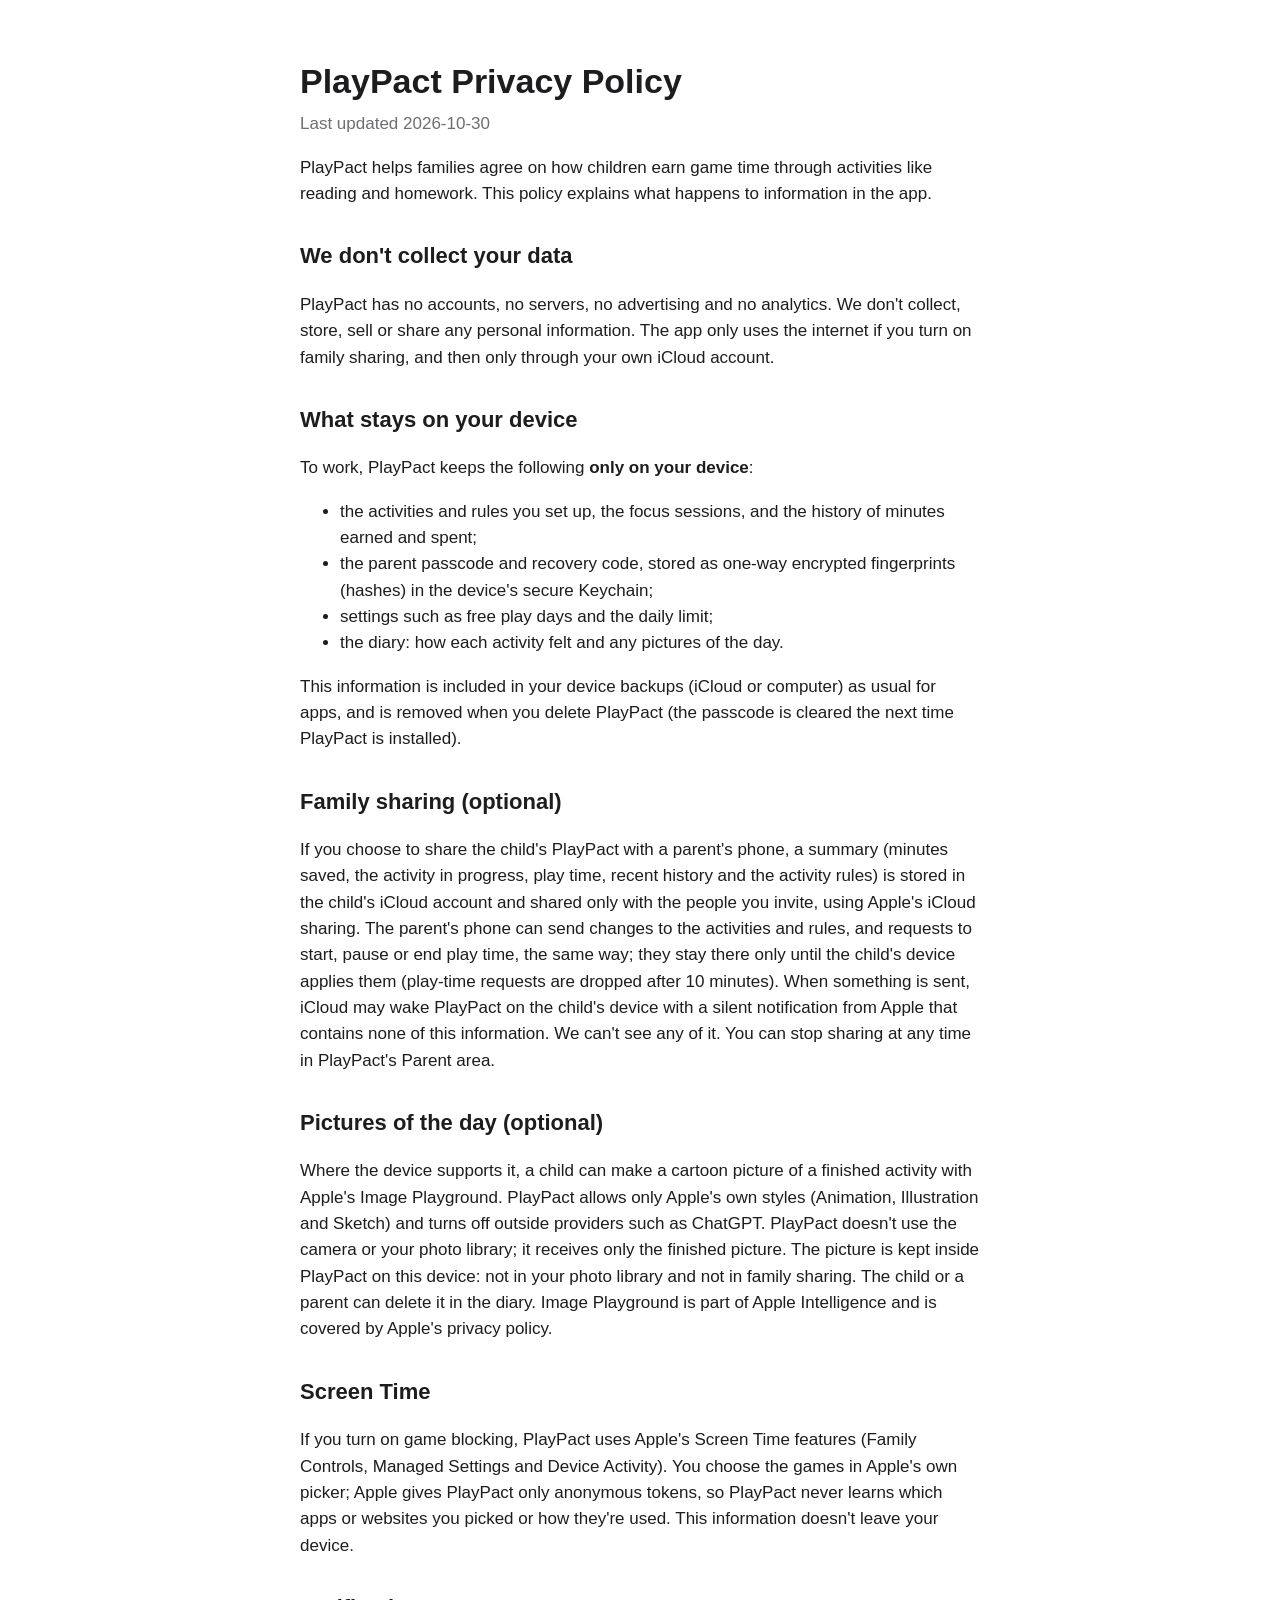
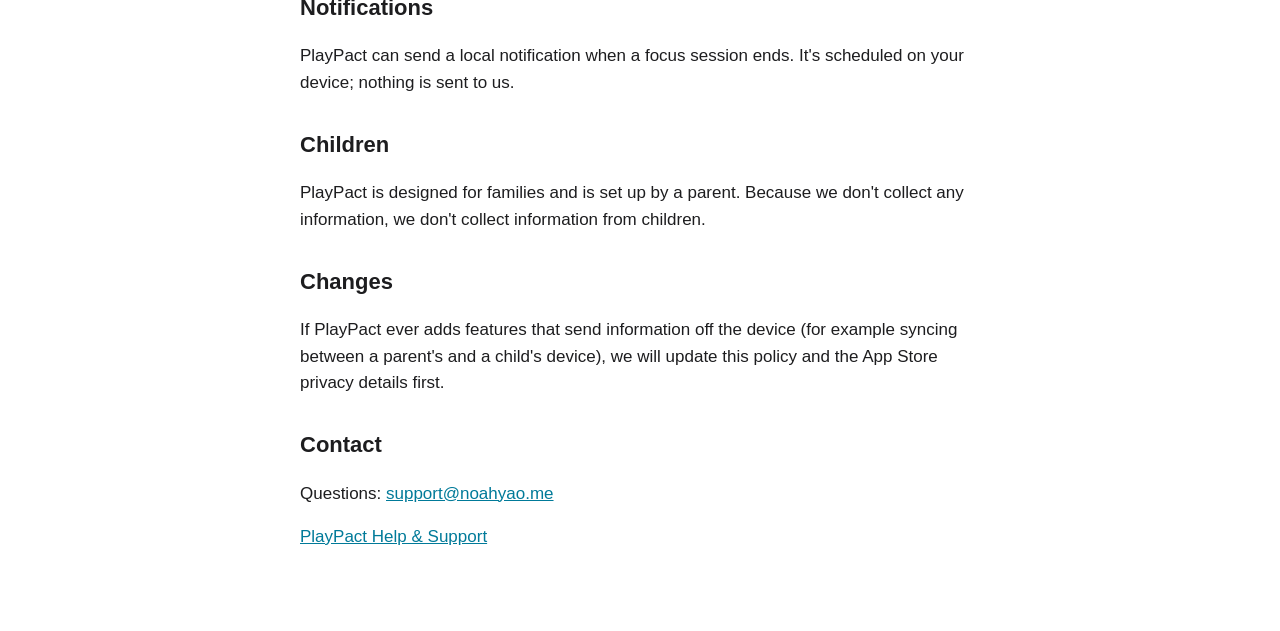
==== privacy.html @ 0b4d33c2 "Privacy: play-time requests from the parent's phone (family sync step 3) Co-Authored-By: Claude Opus" ====
<!doctype html>
<html lang="en"><head><meta charset="utf-8"><meta name="viewport" content="width=device-width, initial-scale=1">
<title>PlayPact – Privacy Policy</title><link rel="stylesheet" href="style.css"></head>
<body>
<h1>PlayPact Privacy Policy</h1><p class="tagline">Last updated 2026-10-30</p>
<p>PlayPact helps families agree on how children earn game time through activities like reading and homework. This policy explains what happens to information in the app.</p>
<h2>We don&#x27;t collect your data</h2>
<p>PlayPact has no accounts, no servers, no advertising and no analytics. We don&#x27;t collect, store, sell or share any personal information. The app only uses the internet if you turn on family sharing, and then only through your own iCloud account.</p>
<h2>What stays on your device</h2>
<p>To work, PlayPact keeps the following <b>only on your device</b>:</p>
<ul><li>the activities and rules you set up, the focus sessions, and the history of minutes earned and spent;</li><li>the parent passcode and recovery code, stored as one-way encrypted fingerprints (hashes) in the device&#x27;s secure Keychain;</li><li>settings such as free play days and the daily limit;</li><li>the diary: how each activity felt and any pictures of the day.</li></ul>
<p>This information is included in your device backups (iCloud or computer) as usual for apps, and is removed when you delete PlayPact (the passcode is cleared the next time PlayPact is installed).</p>
<h2>Family sharing (optional)</h2>
<p>If you choose to share the child&#x27;s PlayPact with a parent&#x27;s phone, a summary (minutes saved, the activity in progress, play time, recent history and the activity rules) is stored in the child&#x27;s iCloud account and shared only with the people you invite, using Apple&#x27;s iCloud sharing. The parent&#x27;s phone can send changes to the activities and rules, and requests to start, pause or end play time, the same way; they stay there only until the child&#x27;s device applies them (play-time requests are dropped after 10 minutes). When something is sent, iCloud may wake PlayPact on the child&#x27;s device with a silent notification from Apple that contains none of this information. We can&#x27;t see any of it. You can stop sharing at any time in PlayPact&#x27;s Parent area.</p>
<h2>Pictures of the day (optional)</h2>
<p>Where the device supports it, a child can make a cartoon picture of a finished activity with Apple&#x27;s Image Playground. PlayPact allows only Apple&#x27;s own styles (Animation, Illustration and Sketch) and turns off outside providers such as ChatGPT. PlayPact doesn&#x27;t use the camera or your photo library; it receives only the finished picture. The picture is kept inside PlayPact on this device: not in your photo library and not in family sharing. The child or a parent can delete it in the diary. Image Playground is part of Apple Intelligence and is covered by Apple&#x27;s privacy policy.</p>
<h2>Screen Time</h2>
<p>If you turn on game blocking, PlayPact uses Apple&#x27;s Screen Time features (Family Controls, Managed Settings and Device Activity). You choose the games in Apple&#x27;s own picker; Apple gives PlayPact only anonymous tokens, so PlayPact never learns which apps or websites you picked or how they&#x27;re used. This information doesn&#x27;t leave your device.</p>
<h2>Notifications</h2>
<p>PlayPact can send a local notification when a focus session ends. It&#x27;s scheduled on your device; nothing is sent to us.</p>
<h2>Children</h2>
<p>PlayPact is designed for families and is set up by a parent. Because we don&#x27;t collect any information, we don&#x27;t collect information from children.</p>
<h2>Changes</h2>
<p>If PlayPact ever adds features that send information off the device (for example syncing between a parent&#x27;s and a child&#x27;s device), we will update this policy and the App Store privacy details first.</p>
<h2>Contact</h2>
<p>Questions: <a href="mailto:support@noahyao.me">support@noahyao.me</a></p>
<p><a href="index.html">PlayPact Help &amp; Support</a></p>
</body></html>
---- style.css ----
body { font: 17px/1.55 -apple-system, BlinkMacSystemFont, "Helvetica Neue", sans-serif; max-width: 680px; margin: 0 auto; padding: 32px 20px 64px; color: #1d1d1f; }
h1 { font-size: 34px; margin-bottom: 4px; } h2 { font-size: 22px; margin-top: 32px; }
.tagline { color: #6e6e73; margin-top: 0; } a { color: #007a99; }
header { display: flex; align-items: center; gap: 16px; } header img { width: 72px; height: 72px; border-radius: 16px; }
@media (prefers-color-scheme: dark) { body { background: #000; color: #f5f5f7; } .tagline { color: #a1a1a6; } a { color: #33bfcc; } }
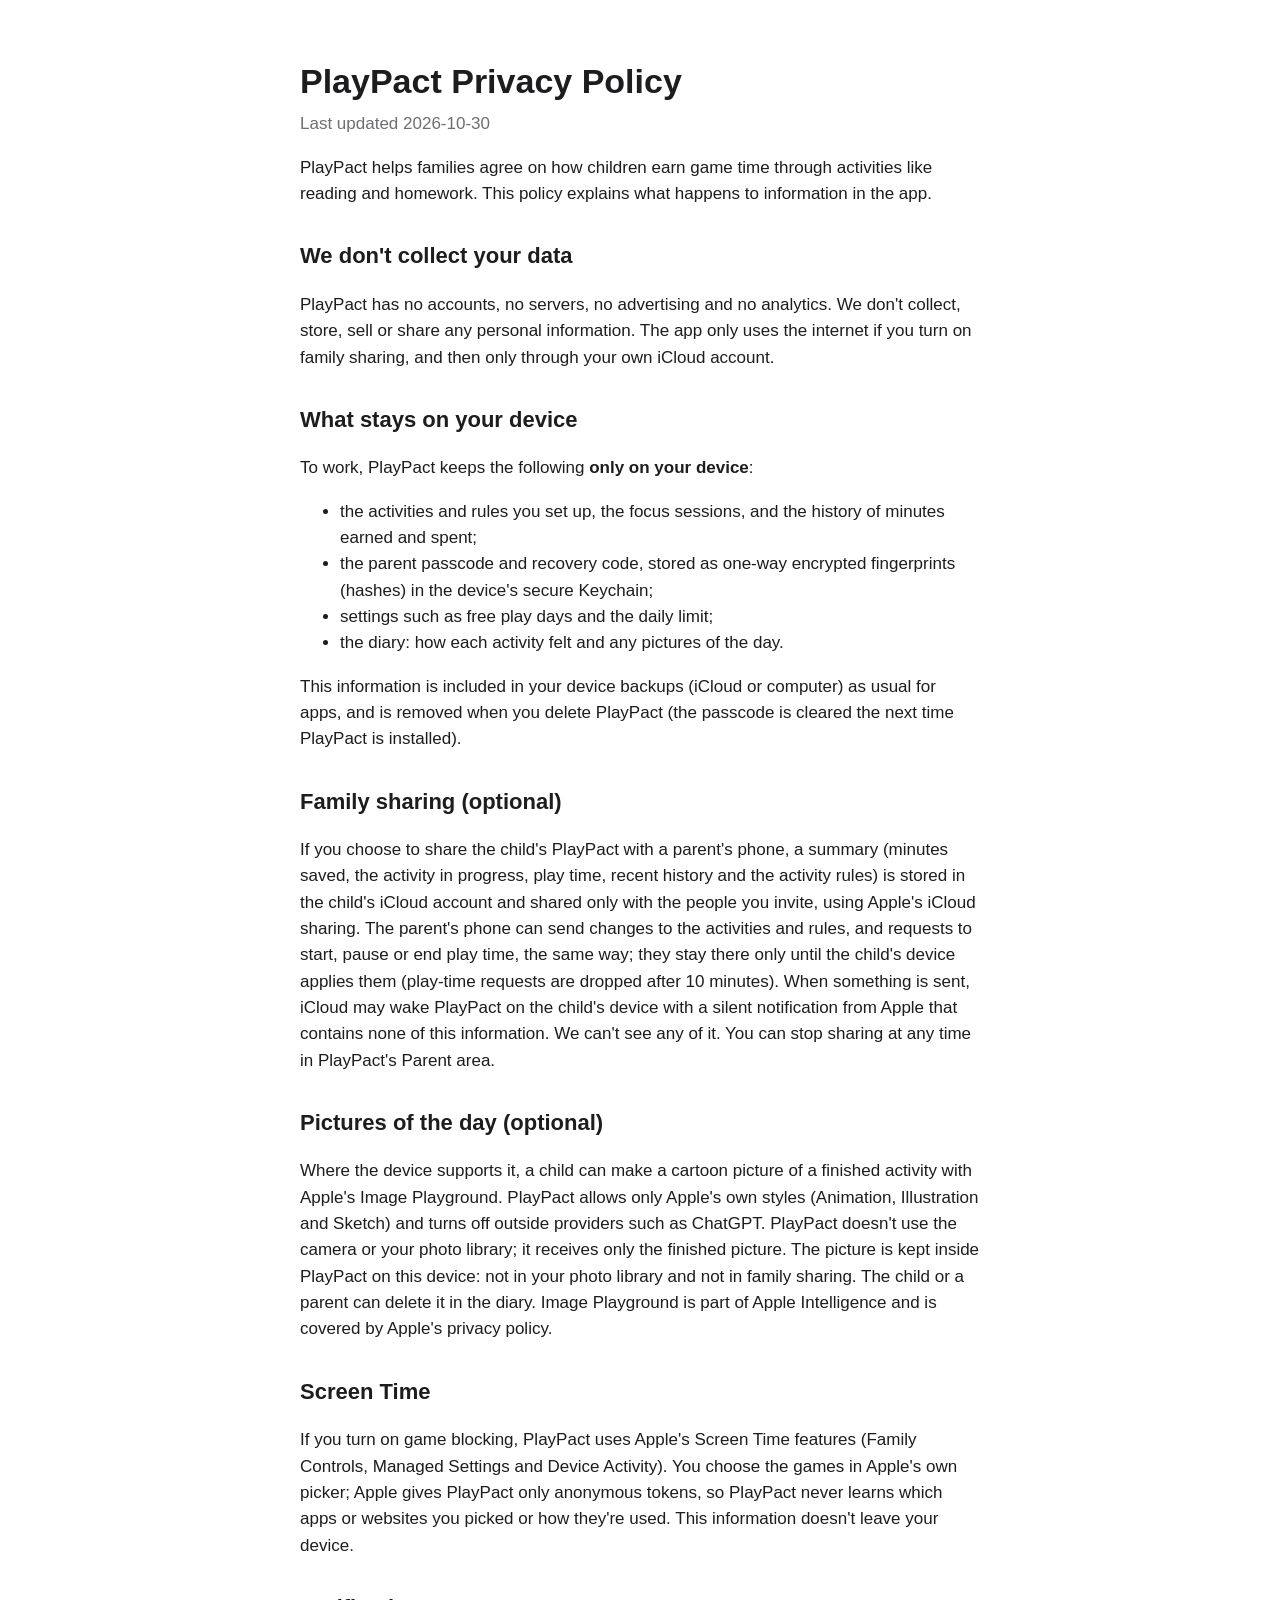
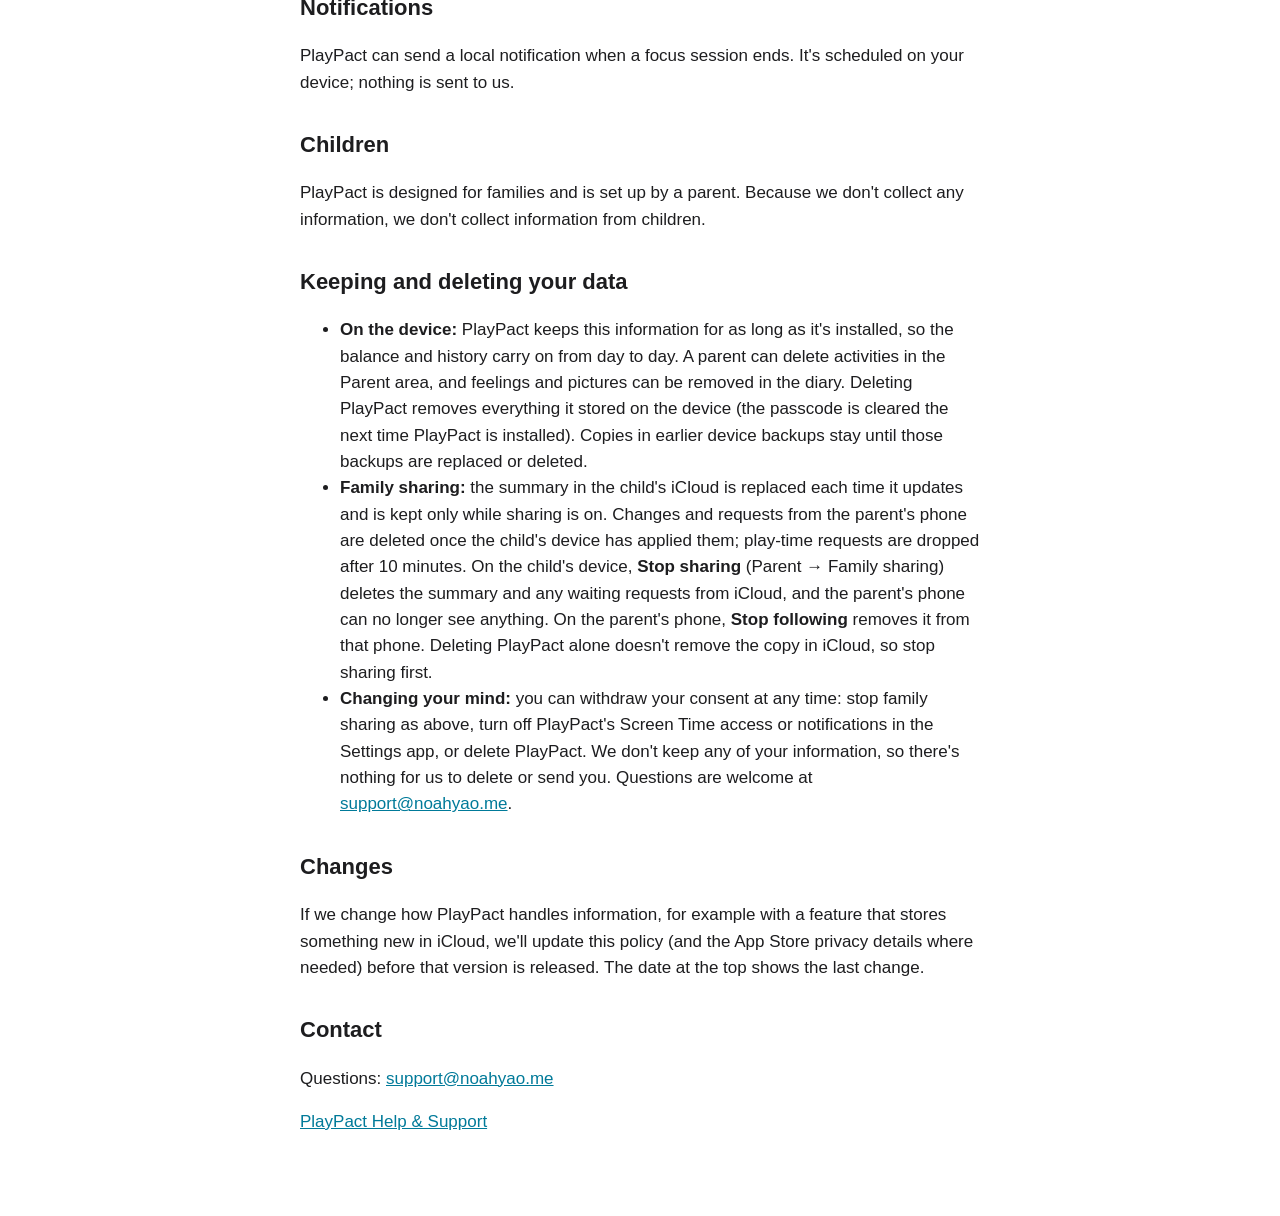
==== commit 9a5f7926: "Privacy: keeping and deleting your data; correct the Changes paragraph Co-Authored-By: Claude Opus 5" ====
--- a/privacy.html
+++ b/privacy.html
@@ -20,8 +20,10 @@
 <p>PlayPact can send a local notification when a focus session ends. It&#x27;s scheduled on your device; nothing is sent to us.</p>
 <h2>Children</h2>
 <p>PlayPact is designed for families and is set up by a parent. Because we don&#x27;t collect any information, we don&#x27;t collect information from children.</p>
+<h2>Keeping and deleting your data</h2>
+<ul><li><b>On the device:</b> PlayPact keeps this information for as long as it&#x27;s installed, so the balance and history carry on from day to day. A parent can delete activities in the Parent area, and feelings and pictures can be removed in the diary. Deleting PlayPact removes everything it stored on the device (the passcode is cleared the next time PlayPact is installed). Copies in earlier device backups stay until those backups are replaced or deleted.</li><li><b>Family sharing:</b> the summary in the child&#x27;s iCloud is replaced each time it updates and is kept only while sharing is on. Changes and requests from the parent&#x27;s phone are deleted once the child&#x27;s device has applied them; play-time requests are dropped after 10 minutes. On the child&#x27;s device, <b>Stop sharing</b> (Parent → Family sharing) deletes the summary and any waiting requests from iCloud, and the parent&#x27;s phone can no longer see anything. On the parent&#x27;s phone, <b>Stop following</b> removes it from that phone. Deleting PlayPact alone doesn&#x27;t remove the copy in iCloud, so stop sharing first.</li><li><b>Changing your mind:</b> you can withdraw your consent at any time: stop family sharing as above, turn off PlayPact&#x27;s Screen Time access or notifications in the Settings app, or delete PlayPact. We don&#x27;t keep any of your information, so there&#x27;s nothing for us to delete or send you. Questions are welcome at <a href="mailto:support@noahyao.me">support@noahyao.me</a>.</li></ul>
 <h2>Changes</h2>
-<p>If PlayPact ever adds features that send information off the device (for example syncing between a parent&#x27;s and a child&#x27;s device), we will update this policy and the App Store privacy details first.</p>
+<p>If we change how PlayPact handles information, for example with a feature that stores something new in iCloud, we&#x27;ll update this policy (and the App Store privacy details where needed) before that version is released. The date at the top shows the last change.</p>
 <h2>Contact</h2>
 <p>Questions: <a href="mailto:support@noahyao.me">support@noahyao.me</a></p>
 <p><a href="index.html">PlayPact Help &amp; Support</a></p>
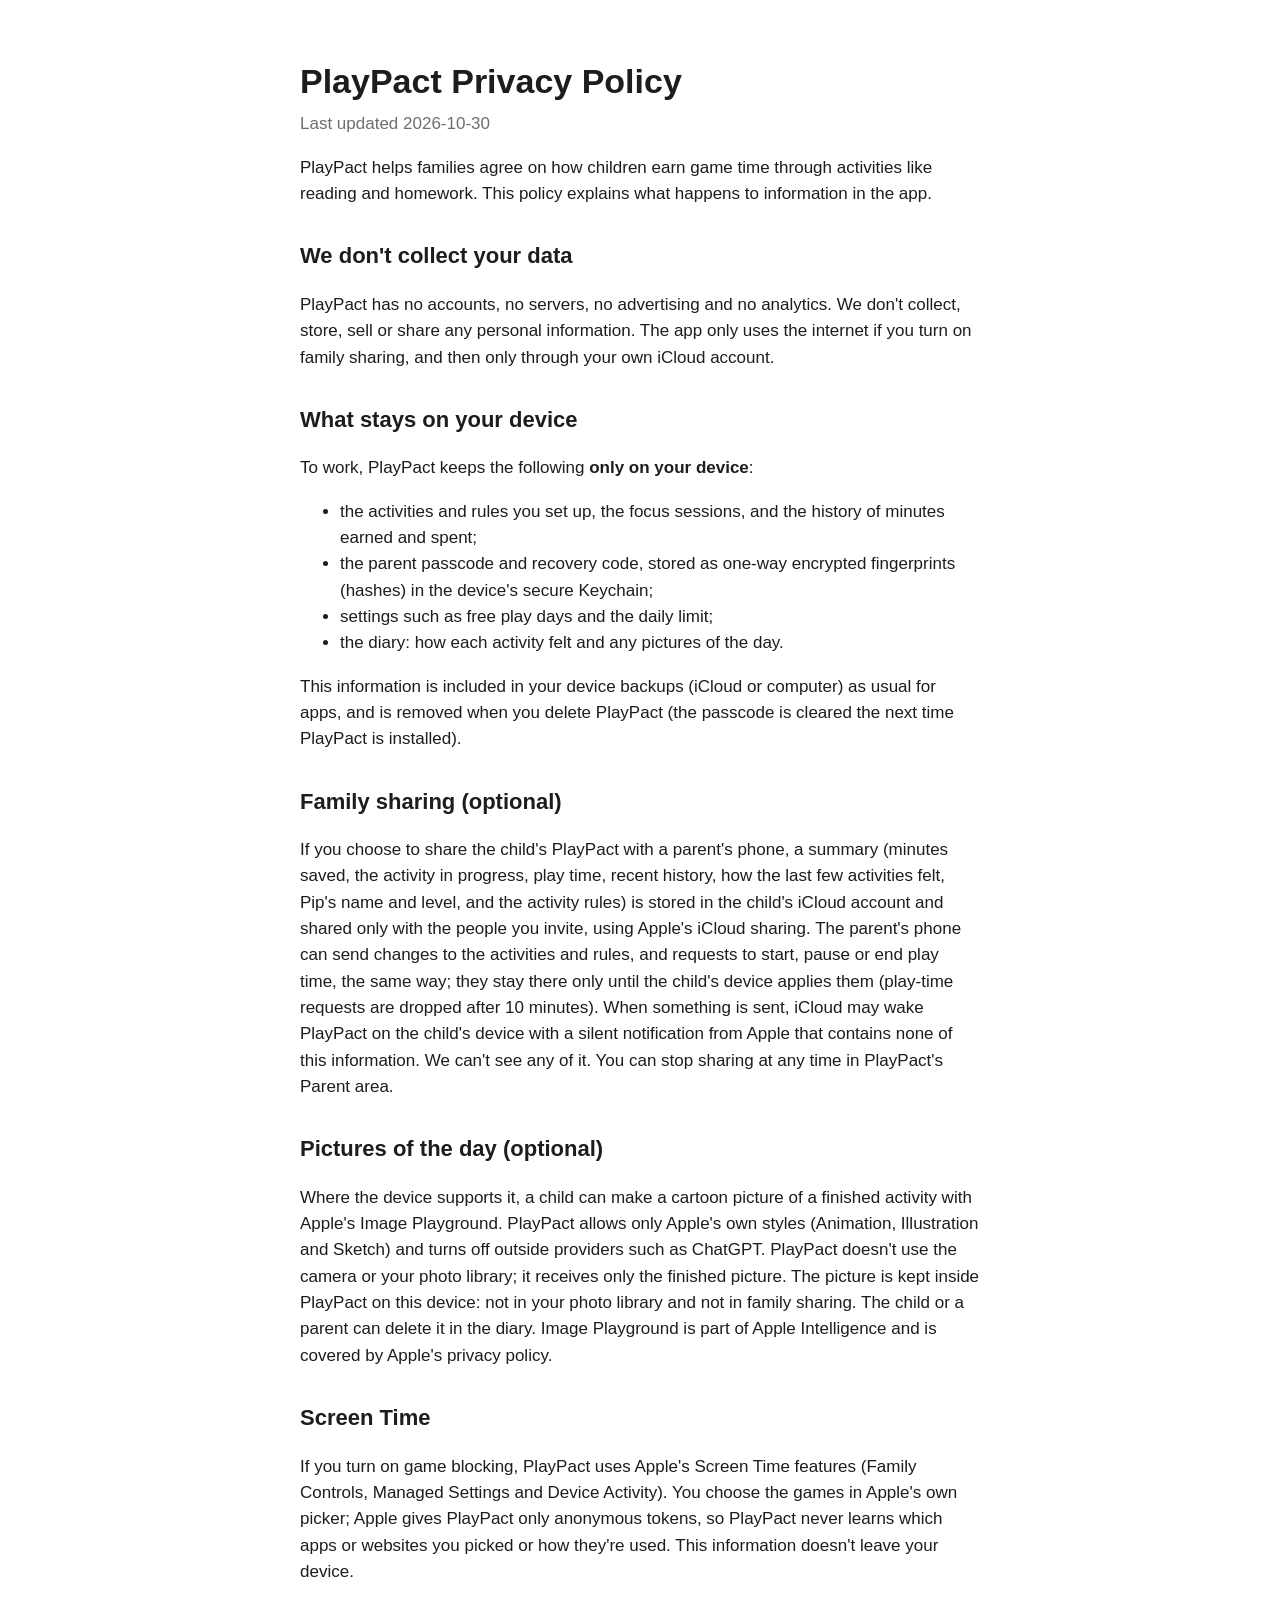
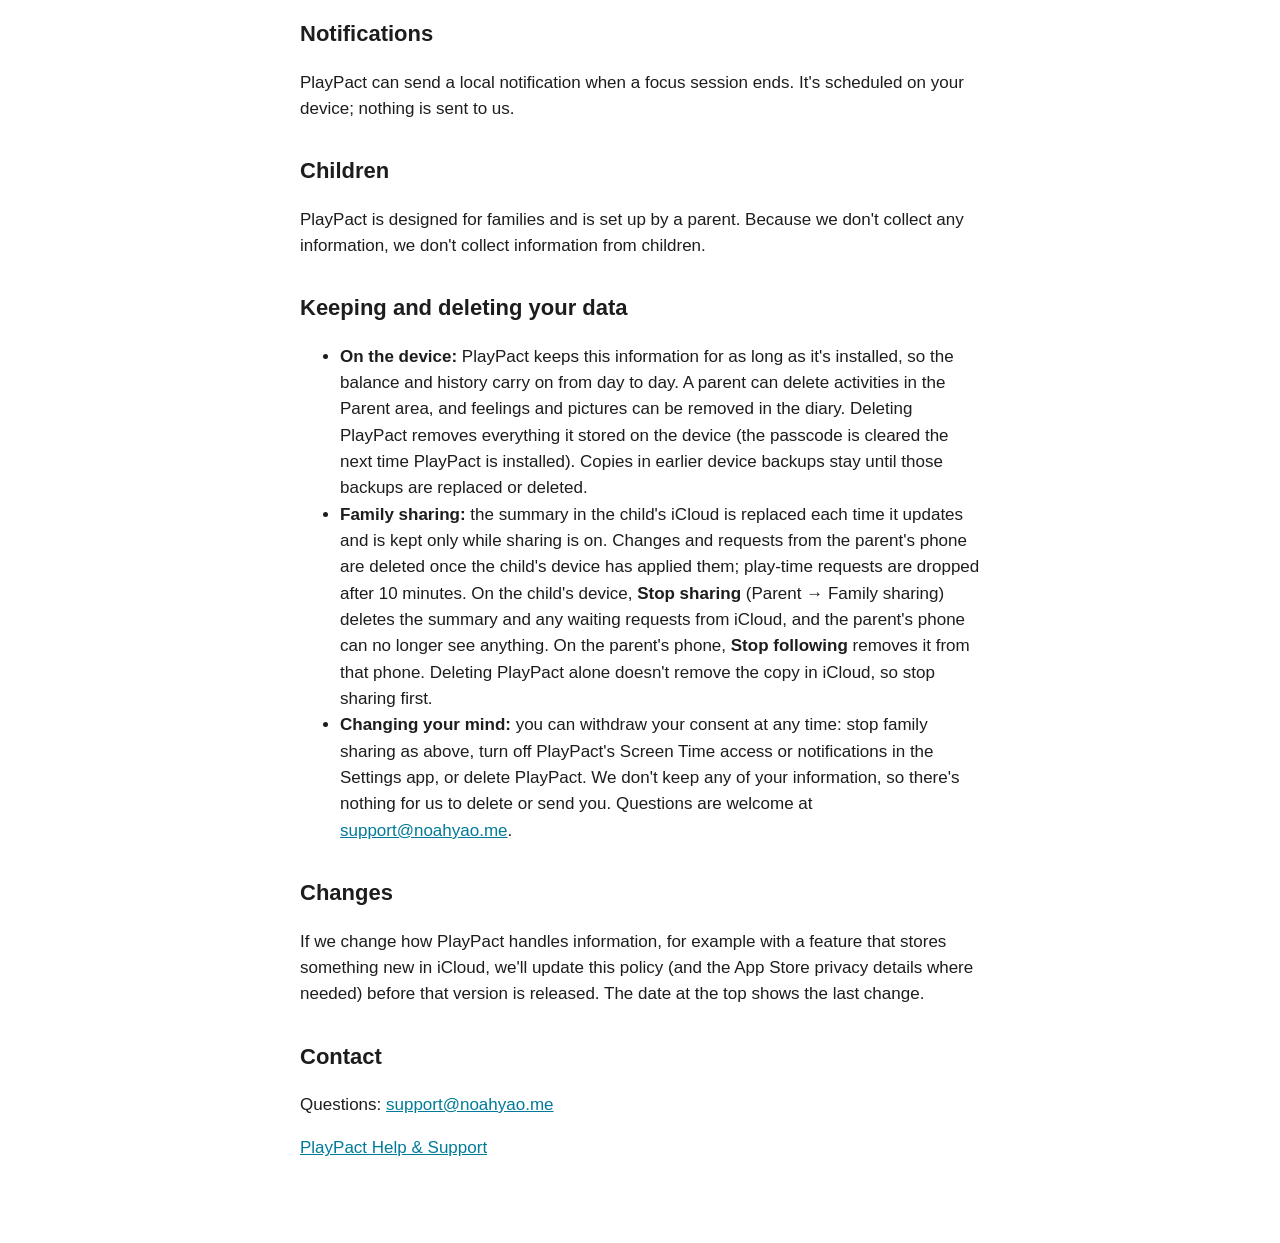
==== commit be5ab862: "Privacy: the family summary also has recent feelings and Pip's level Co-Authored-By: Claude Opus 5.5" ====
--- a/privacy.html
+++ b/privacy.html
@@ -11,7 +11,7 @@
 <ul><li>the activities and rules you set up, the focus sessions, and the history of minutes earned and spent;</li><li>the parent passcode and recovery code, stored as one-way encrypted fingerprints (hashes) in the device&#x27;s secure Keychain;</li><li>settings such as free play days and the daily limit;</li><li>the diary: how each activity felt and any pictures of the day.</li></ul>
 <p>This information is included in your device backups (iCloud or computer) as usual for apps, and is removed when you delete PlayPact (the passcode is cleared the next time PlayPact is installed).</p>
 <h2>Family sharing (optional)</h2>
-<p>If you choose to share the child&#x27;s PlayPact with a parent&#x27;s phone, a summary (minutes saved, the activity in progress, play time, recent history and the activity rules) is stored in the child&#x27;s iCloud account and shared only with the people you invite, using Apple&#x27;s iCloud sharing. The parent&#x27;s phone can send changes to the activities and rules, and requests to start, pause or end play time, the same way; they stay there only until the child&#x27;s device applies them (play-time requests are dropped after 10 minutes). When something is sent, iCloud may wake PlayPact on the child&#x27;s device with a silent notification from Apple that contains none of this information. We can&#x27;t see any of it. You can stop sharing at any time in PlayPact&#x27;s Parent area.</p>
+<p>If you choose to share the child&#x27;s PlayPact with a parent&#x27;s phone, a summary (minutes saved, the activity in progress, play time, recent history, how the last few activities felt, Pip&#x27;s name and level, and the activity rules) is stored in the child&#x27;s iCloud account and shared only with the people you invite, using Apple&#x27;s iCloud sharing. The parent&#x27;s phone can send changes to the activities and rules, and requests to start, pause or end play time, the same way; they stay there only until the child&#x27;s device applies them (play-time requests are dropped after 10 minutes). When something is sent, iCloud may wake PlayPact on the child&#x27;s device with a silent notification from Apple that contains none of this information. We can&#x27;t see any of it. You can stop sharing at any time in PlayPact&#x27;s Parent area.</p>
 <h2>Pictures of the day (optional)</h2>
 <p>Where the device supports it, a child can make a cartoon picture of a finished activity with Apple&#x27;s Image Playground. PlayPact allows only Apple&#x27;s own styles (Animation, Illustration and Sketch) and turns off outside providers such as ChatGPT. PlayPact doesn&#x27;t use the camera or your photo library; it receives only the finished picture. The picture is kept inside PlayPact on this device: not in your photo library and not in family sharing. The child or a parent can delete it in the diary. Image Playground is part of Apple Intelligence and is covered by Apple&#x27;s privacy policy.</p>
 <h2>Screen Time</h2>
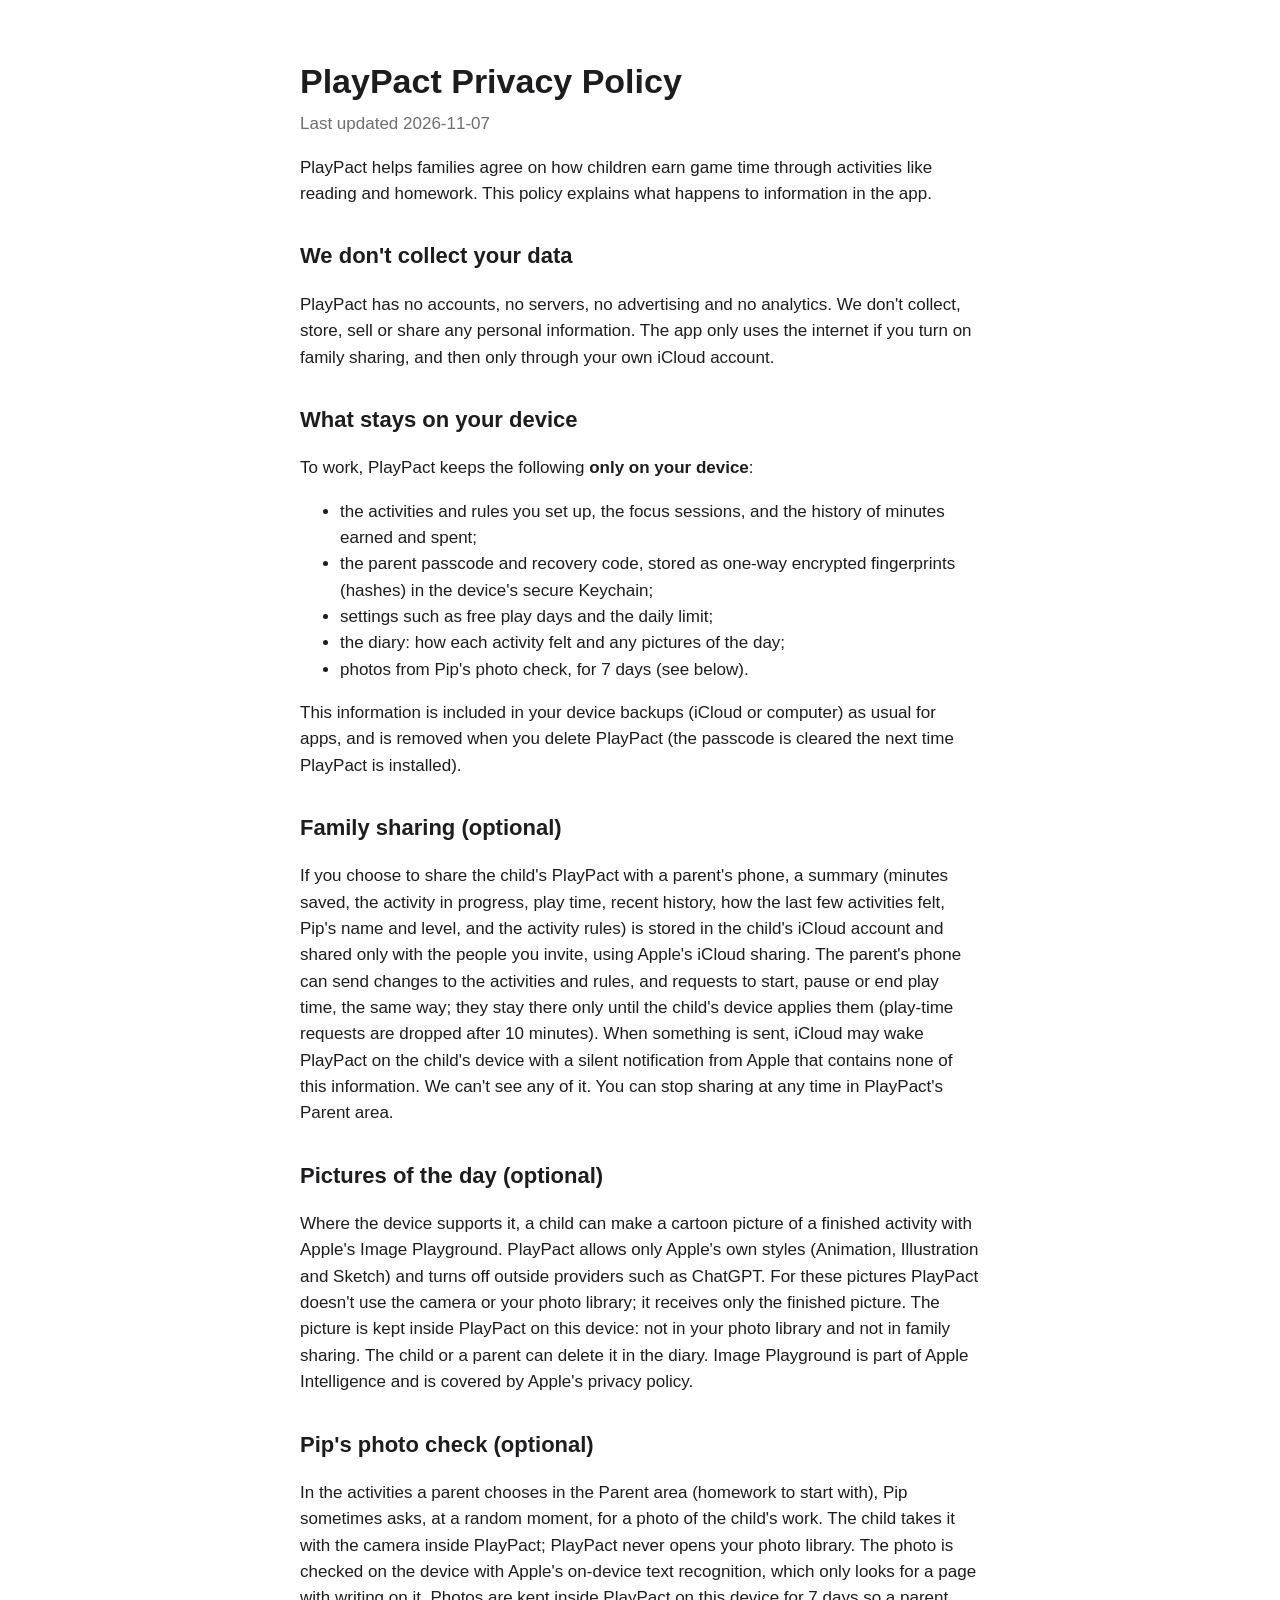
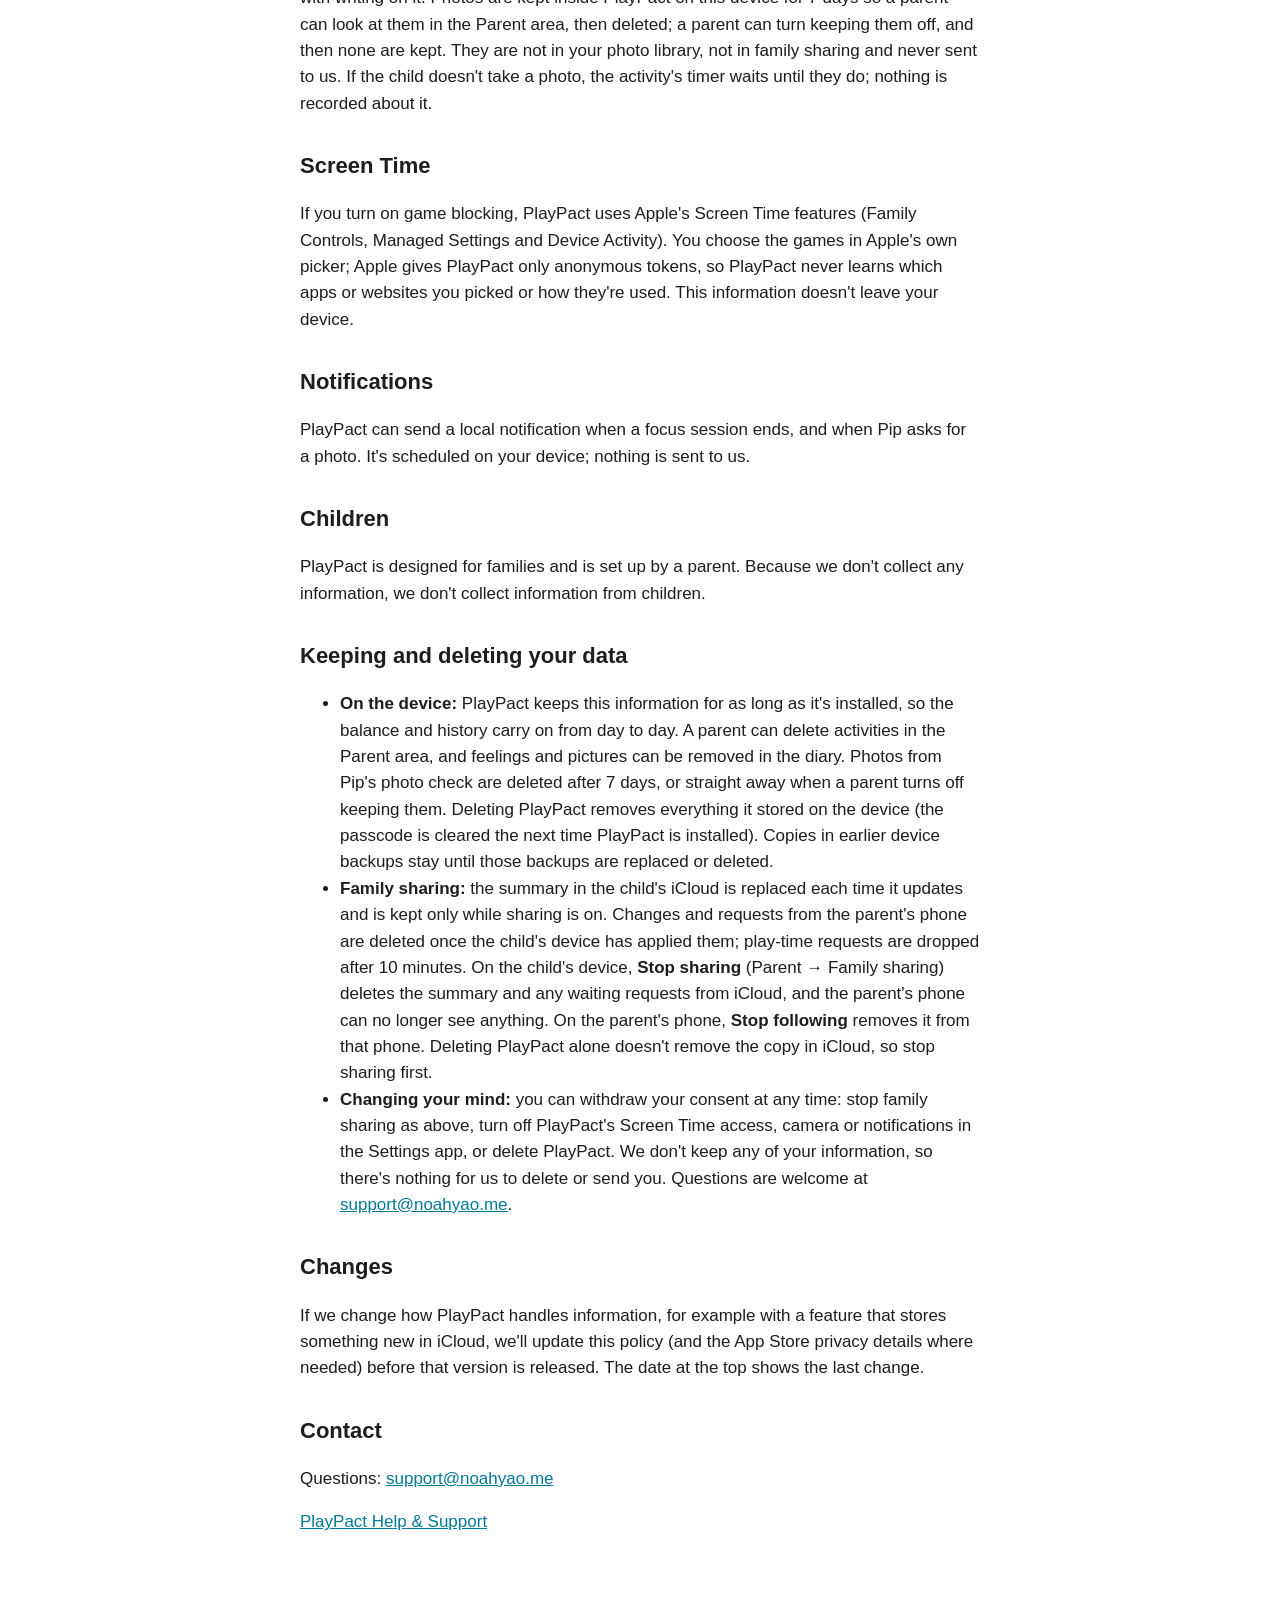
==== commit 2f031ea7: "Privacy and support: Pip's photo check (HI-65) Co-Authored-By: Claude Opus 5.5 <noreply@anthropic.co" ====
--- a/privacy.html
+++ b/privacy.html
@@ -2,26 +2,28 @@
 <html lang="en"><head><meta charset="utf-8"><meta name="viewport" content="width=device-width, initial-scale=1">
 <title>PlayPact – Privacy Policy</title><link rel="stylesheet" href="style.css"></head>
 <body>
-<h1>PlayPact Privacy Policy</h1><p class="tagline">Last updated 2026-10-30</p>
+<h1>PlayPact Privacy Policy</h1><p class="tagline">Last updated 2026-11-07</p>
 <p>PlayPact helps families agree on how children earn game time through activities like reading and homework. This policy explains what happens to information in the app.</p>
 <h2>We don&#x27;t collect your data</h2>
 <p>PlayPact has no accounts, no servers, no advertising and no analytics. We don&#x27;t collect, store, sell or share any personal information. The app only uses the internet if you turn on family sharing, and then only through your own iCloud account.</p>
 <h2>What stays on your device</h2>
 <p>To work, PlayPact keeps the following <b>only on your device</b>:</p>
-<ul><li>the activities and rules you set up, the focus sessions, and the history of minutes earned and spent;</li><li>the parent passcode and recovery code, stored as one-way encrypted fingerprints (hashes) in the device&#x27;s secure Keychain;</li><li>settings such as free play days and the daily limit;</li><li>the diary: how each activity felt and any pictures of the day.</li></ul>
+<ul><li>the activities and rules you set up, the focus sessions, and the history of minutes earned and spent;</li><li>the parent passcode and recovery code, stored as one-way encrypted fingerprints (hashes) in the device&#x27;s secure Keychain;</li><li>settings such as free play days and the daily limit;</li><li>the diary: how each activity felt and any pictures of the day;</li><li>photos from Pip&#x27;s photo check, for 7 days (see below).</li></ul>
 <p>This information is included in your device backups (iCloud or computer) as usual for apps, and is removed when you delete PlayPact (the passcode is cleared the next time PlayPact is installed).</p>
 <h2>Family sharing (optional)</h2>
 <p>If you choose to share the child&#x27;s PlayPact with a parent&#x27;s phone, a summary (minutes saved, the activity in progress, play time, recent history, how the last few activities felt, Pip&#x27;s name and level, and the activity rules) is stored in the child&#x27;s iCloud account and shared only with the people you invite, using Apple&#x27;s iCloud sharing. The parent&#x27;s phone can send changes to the activities and rules, and requests to start, pause or end play time, the same way; they stay there only until the child&#x27;s device applies them (play-time requests are dropped after 10 minutes). When something is sent, iCloud may wake PlayPact on the child&#x27;s device with a silent notification from Apple that contains none of this information. We can&#x27;t see any of it. You can stop sharing at any time in PlayPact&#x27;s Parent area.</p>
 <h2>Pictures of the day (optional)</h2>
-<p>Where the device supports it, a child can make a cartoon picture of a finished activity with Apple&#x27;s Image Playground. PlayPact allows only Apple&#x27;s own styles (Animation, Illustration and Sketch) and turns off outside providers such as ChatGPT. PlayPact doesn&#x27;t use the camera or your photo library; it receives only the finished picture. The picture is kept inside PlayPact on this device: not in your photo library and not in family sharing. The child or a parent can delete it in the diary. Image Playground is part of Apple Intelligence and is covered by Apple&#x27;s privacy policy.</p>
+<p>Where the device supports it, a child can make a cartoon picture of a finished activity with Apple&#x27;s Image Playground. PlayPact allows only Apple&#x27;s own styles (Animation, Illustration and Sketch) and turns off outside providers such as ChatGPT. For these pictures PlayPact doesn&#x27;t use the camera or your photo library; it receives only the finished picture. The picture is kept inside PlayPact on this device: not in your photo library and not in family sharing. The child or a parent can delete it in the diary. Image Playground is part of Apple Intelligence and is covered by Apple&#x27;s privacy policy.</p>
+<h2>Pip&#x27;s photo check (optional)</h2>
+<p>In the activities a parent chooses in the Parent area (homework to start with), Pip sometimes asks, at a random moment, for a photo of the child&#x27;s work. The child takes it with the camera inside PlayPact; PlayPact never opens your photo library. The photo is checked on the device with Apple&#x27;s on-device text recognition, which only looks for a page with writing on it. Photos are kept inside PlayPact on this device for 7 days so a parent can look at them in the Parent area, then deleted; a parent can turn keeping them off, and then none are kept. They are not in your photo library, not in family sharing and never sent to us. If the child doesn&#x27;t take a photo, the activity&#x27;s timer waits until they do; nothing is recorded about it.</p>
 <h2>Screen Time</h2>
 <p>If you turn on game blocking, PlayPact uses Apple&#x27;s Screen Time features (Family Controls, Managed Settings and Device Activity). You choose the games in Apple&#x27;s own picker; Apple gives PlayPact only anonymous tokens, so PlayPact never learns which apps or websites you picked or how they&#x27;re used. This information doesn&#x27;t leave your device.</p>
 <h2>Notifications</h2>
-<p>PlayPact can send a local notification when a focus session ends. It&#x27;s scheduled on your device; nothing is sent to us.</p>
+<p>PlayPact can send a local notification when a focus session ends, and when Pip asks for a photo. It&#x27;s scheduled on your device; nothing is sent to us.</p>
 <h2>Children</h2>
 <p>PlayPact is designed for families and is set up by a parent. Because we don&#x27;t collect any information, we don&#x27;t collect information from children.</p>
 <h2>Keeping and deleting your data</h2>
-<ul><li><b>On the device:</b> PlayPact keeps this information for as long as it&#x27;s installed, so the balance and history carry on from day to day. A parent can delete activities in the Parent area, and feelings and pictures can be removed in the diary. Deleting PlayPact removes everything it stored on the device (the passcode is cleared the next time PlayPact is installed). Copies in earlier device backups stay until those backups are replaced or deleted.</li><li><b>Family sharing:</b> the summary in the child&#x27;s iCloud is replaced each time it updates and is kept only while sharing is on. Changes and requests from the parent&#x27;s phone are deleted once the child&#x27;s device has applied them; play-time requests are dropped after 10 minutes. On the child&#x27;s device, <b>Stop sharing</b> (Parent → Family sharing) deletes the summary and any waiting requests from iCloud, and the parent&#x27;s phone can no longer see anything. On the parent&#x27;s phone, <b>Stop following</b> removes it from that phone. Deleting PlayPact alone doesn&#x27;t remove the copy in iCloud, so stop sharing first.</li><li><b>Changing your mind:</b> you can withdraw your consent at any time: stop family sharing as above, turn off PlayPact&#x27;s Screen Time access or notifications in the Settings app, or delete PlayPact. We don&#x27;t keep any of your information, so there&#x27;s nothing for us to delete or send you. Questions are welcome at <a href="mailto:support@noahyao.me">support@noahyao.me</a>.</li></ul>
+<ul><li><b>On the device:</b> PlayPact keeps this information for as long as it&#x27;s installed, so the balance and history carry on from day to day. A parent can delete activities in the Parent area, and feelings and pictures can be removed in the diary. Photos from Pip&#x27;s photo check are deleted after 7 days, or straight away when a parent turns off keeping them. Deleting PlayPact removes everything it stored on the device (the passcode is cleared the next time PlayPact is installed). Copies in earlier device backups stay until those backups are replaced or deleted.</li><li><b>Family sharing:</b> the summary in the child&#x27;s iCloud is replaced each time it updates and is kept only while sharing is on. Changes and requests from the parent&#x27;s phone are deleted once the child&#x27;s device has applied them; play-time requests are dropped after 10 minutes. On the child&#x27;s device, <b>Stop sharing</b> (Parent → Family sharing) deletes the summary and any waiting requests from iCloud, and the parent&#x27;s phone can no longer see anything. On the parent&#x27;s phone, <b>Stop following</b> removes it from that phone. Deleting PlayPact alone doesn&#x27;t remove the copy in iCloud, so stop sharing first.</li><li><b>Changing your mind:</b> you can withdraw your consent at any time: stop family sharing as above, turn off PlayPact&#x27;s Screen Time access, camera or notifications in the Settings app, or delete PlayPact. We don&#x27;t keep any of your information, so there&#x27;s nothing for us to delete or send you. Questions are welcome at <a href="mailto:support@noahyao.me">support@noahyao.me</a>.</li></ul>
 <h2>Changes</h2>
 <p>If we change how PlayPact handles information, for example with a feature that stores something new in iCloud, we&#x27;ll update this policy (and the App Store privacy details where needed) before that version is released. The date at the top shows the last change.</p>
 <h2>Contact</h2>
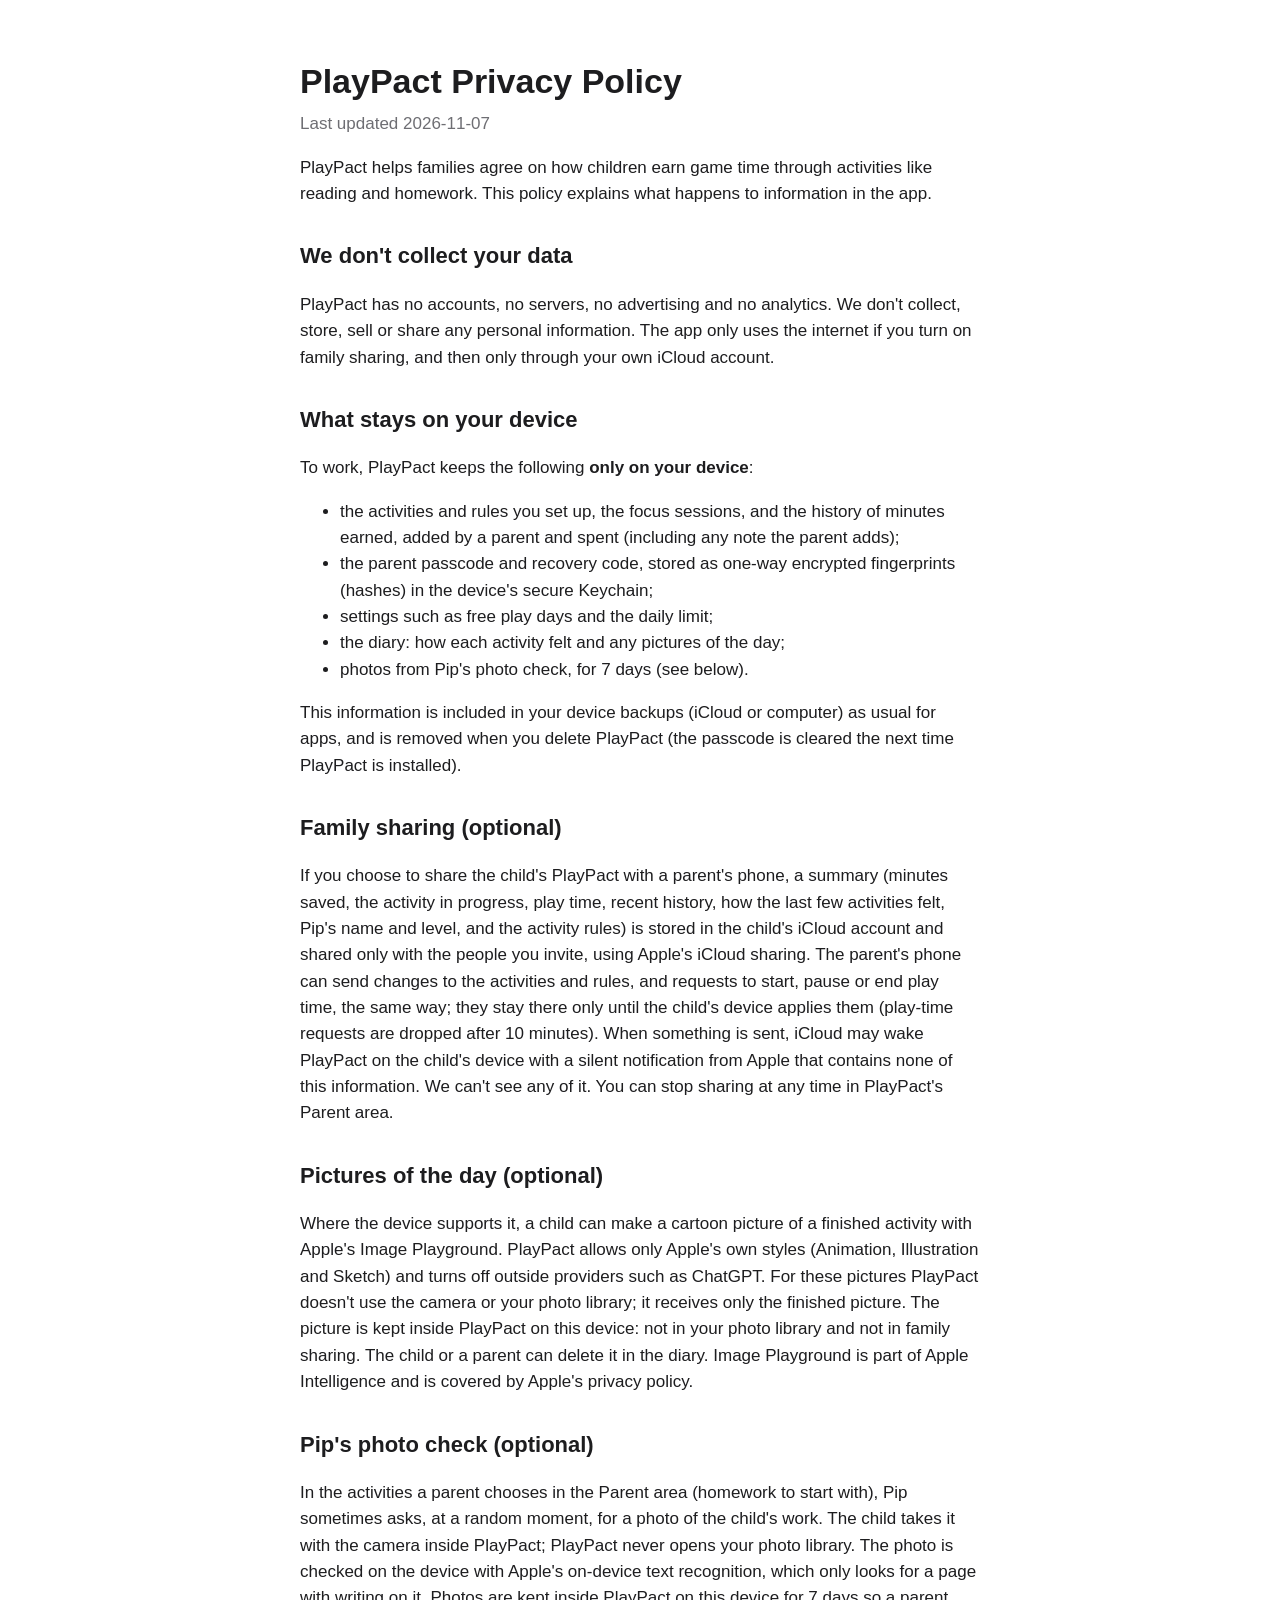
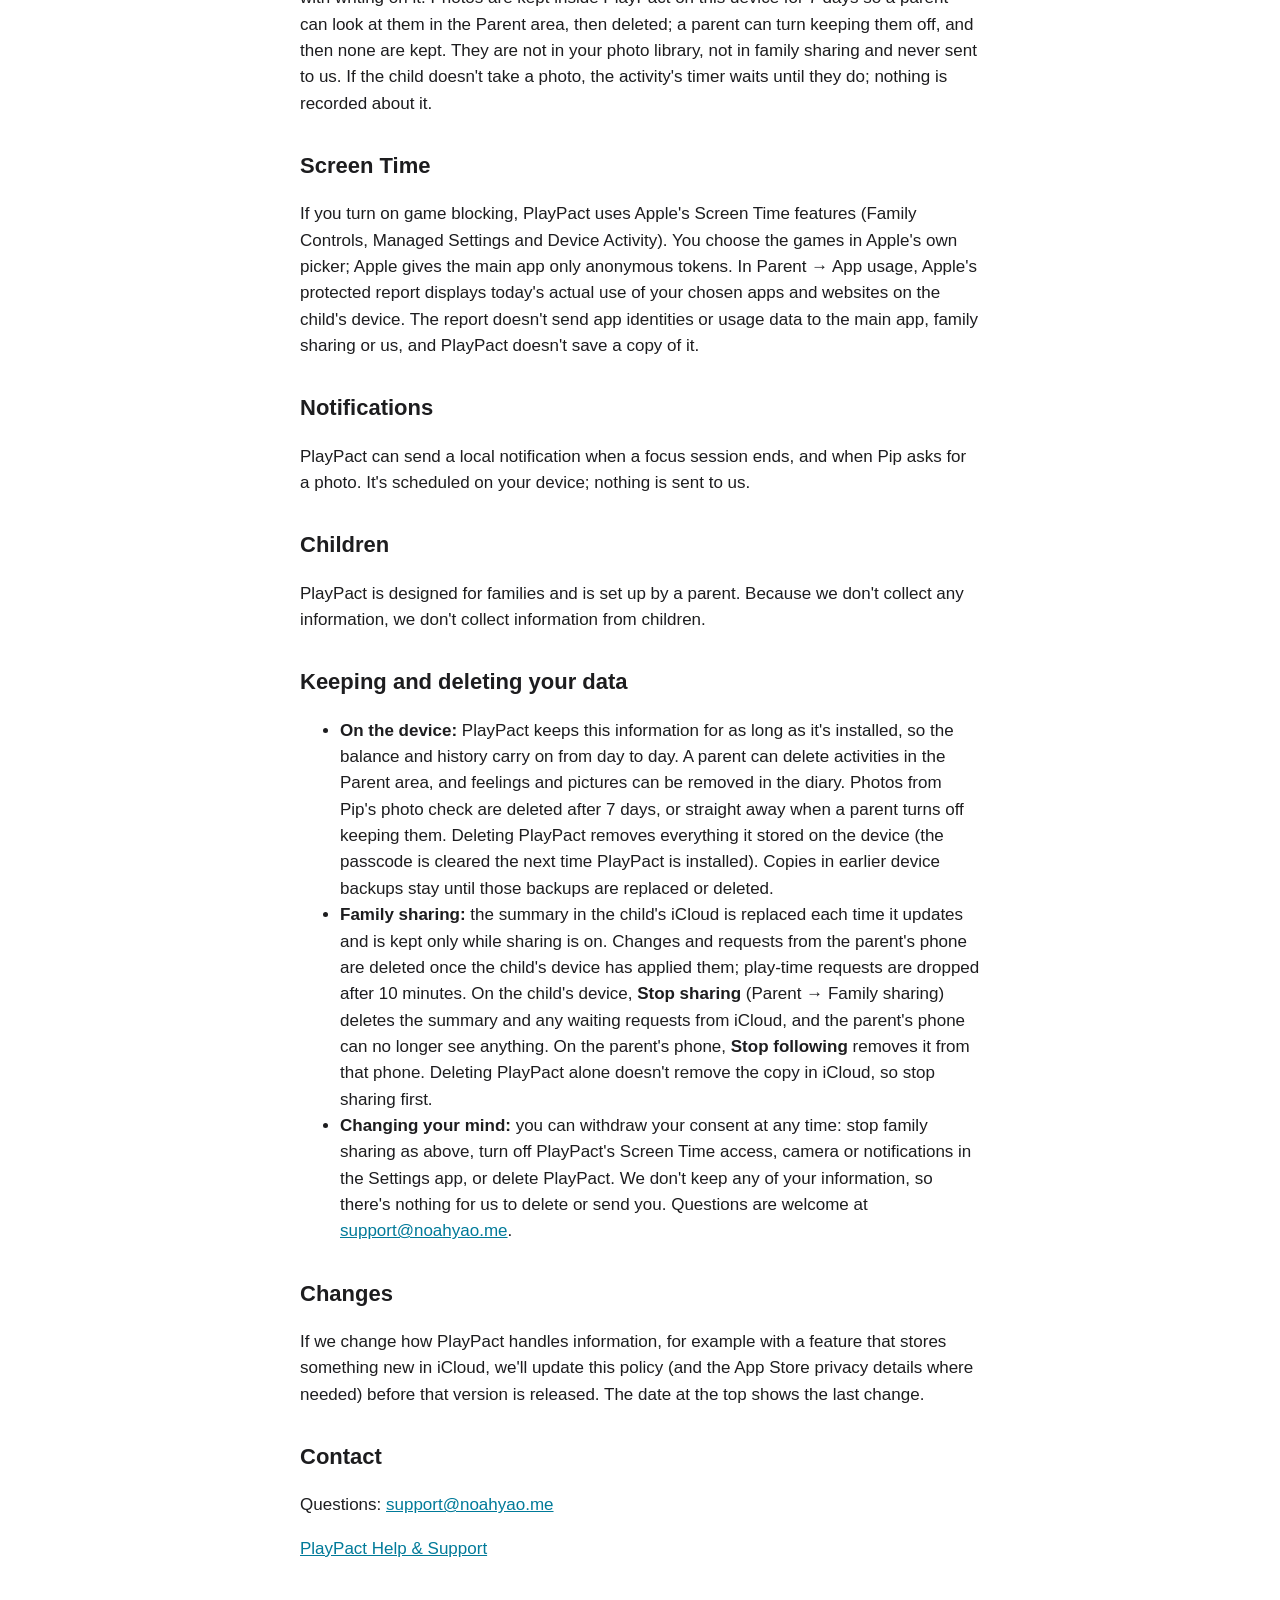
==== commit 0a0c54ee: "HI-71: Explain parent-added minutes and local app usage Co-authored-by: multica-agent <github@multic" ====
--- a/privacy.html
+++ b/privacy.html
@@ -8,7 +8,7 @@
 <p>PlayPact has no accounts, no servers, no advertising and no analytics. We don&#x27;t collect, store, sell or share any personal information. The app only uses the internet if you turn on family sharing, and then only through your own iCloud account.</p>
 <h2>What stays on your device</h2>
 <p>To work, PlayPact keeps the following <b>only on your device</b>:</p>
-<ul><li>the activities and rules you set up, the focus sessions, and the history of minutes earned and spent;</li><li>the parent passcode and recovery code, stored as one-way encrypted fingerprints (hashes) in the device&#x27;s secure Keychain;</li><li>settings such as free play days and the daily limit;</li><li>the diary: how each activity felt and any pictures of the day;</li><li>photos from Pip&#x27;s photo check, for 7 days (see below).</li></ul>
+<ul><li>the activities and rules you set up, the focus sessions, and the history of minutes earned, added by a parent and spent (including any note the parent adds);</li><li>the parent passcode and recovery code, stored as one-way encrypted fingerprints (hashes) in the device&#x27;s secure Keychain;</li><li>settings such as free play days and the daily limit;</li><li>the diary: how each activity felt and any pictures of the day;</li><li>photos from Pip&#x27;s photo check, for 7 days (see below).</li></ul>
 <p>This information is included in your device backups (iCloud or computer) as usual for apps, and is removed when you delete PlayPact (the passcode is cleared the next time PlayPact is installed).</p>
 <h2>Family sharing (optional)</h2>
 <p>If you choose to share the child&#x27;s PlayPact with a parent&#x27;s phone, a summary (minutes saved, the activity in progress, play time, recent history, how the last few activities felt, Pip&#x27;s name and level, and the activity rules) is stored in the child&#x27;s iCloud account and shared only with the people you invite, using Apple&#x27;s iCloud sharing. The parent&#x27;s phone can send changes to the activities and rules, and requests to start, pause or end play time, the same way; they stay there only until the child&#x27;s device applies them (play-time requests are dropped after 10 minutes). When something is sent, iCloud may wake PlayPact on the child&#x27;s device with a silent notification from Apple that contains none of this information. We can&#x27;t see any of it. You can stop sharing at any time in PlayPact&#x27;s Parent area.</p>
@@ -17,7 +17,7 @@
 <h2>Pip&#x27;s photo check (optional)</h2>
 <p>In the activities a parent chooses in the Parent area (homework to start with), Pip sometimes asks, at a random moment, for a photo of the child&#x27;s work. The child takes it with the camera inside PlayPact; PlayPact never opens your photo library. The photo is checked on the device with Apple&#x27;s on-device text recognition, which only looks for a page with writing on it. Photos are kept inside PlayPact on this device for 7 days so a parent can look at them in the Parent area, then deleted; a parent can turn keeping them off, and then none are kept. They are not in your photo library, not in family sharing and never sent to us. If the child doesn&#x27;t take a photo, the activity&#x27;s timer waits until they do; nothing is recorded about it.</p>
 <h2>Screen Time</h2>
-<p>If you turn on game blocking, PlayPact uses Apple&#x27;s Screen Time features (Family Controls, Managed Settings and Device Activity). You choose the games in Apple&#x27;s own picker; Apple gives PlayPact only anonymous tokens, so PlayPact never learns which apps or websites you picked or how they&#x27;re used. This information doesn&#x27;t leave your device.</p>
+<p>If you turn on game blocking, PlayPact uses Apple&#x27;s Screen Time features (Family Controls, Managed Settings and Device Activity). You choose the games in Apple&#x27;s own picker; Apple gives the main app only anonymous tokens. In Parent → App usage, Apple&#x27;s protected report displays today&#x27;s actual use of your chosen apps and websites on the child&#x27;s device. The report doesn&#x27;t send app identities or usage data to the main app, family sharing or us, and PlayPact doesn&#x27;t save a copy of it.</p>
 <h2>Notifications</h2>
 <p>PlayPact can send a local notification when a focus session ends, and when Pip asks for a photo. It&#x27;s scheduled on your device; nothing is sent to us.</p>
 <h2>Children</h2>
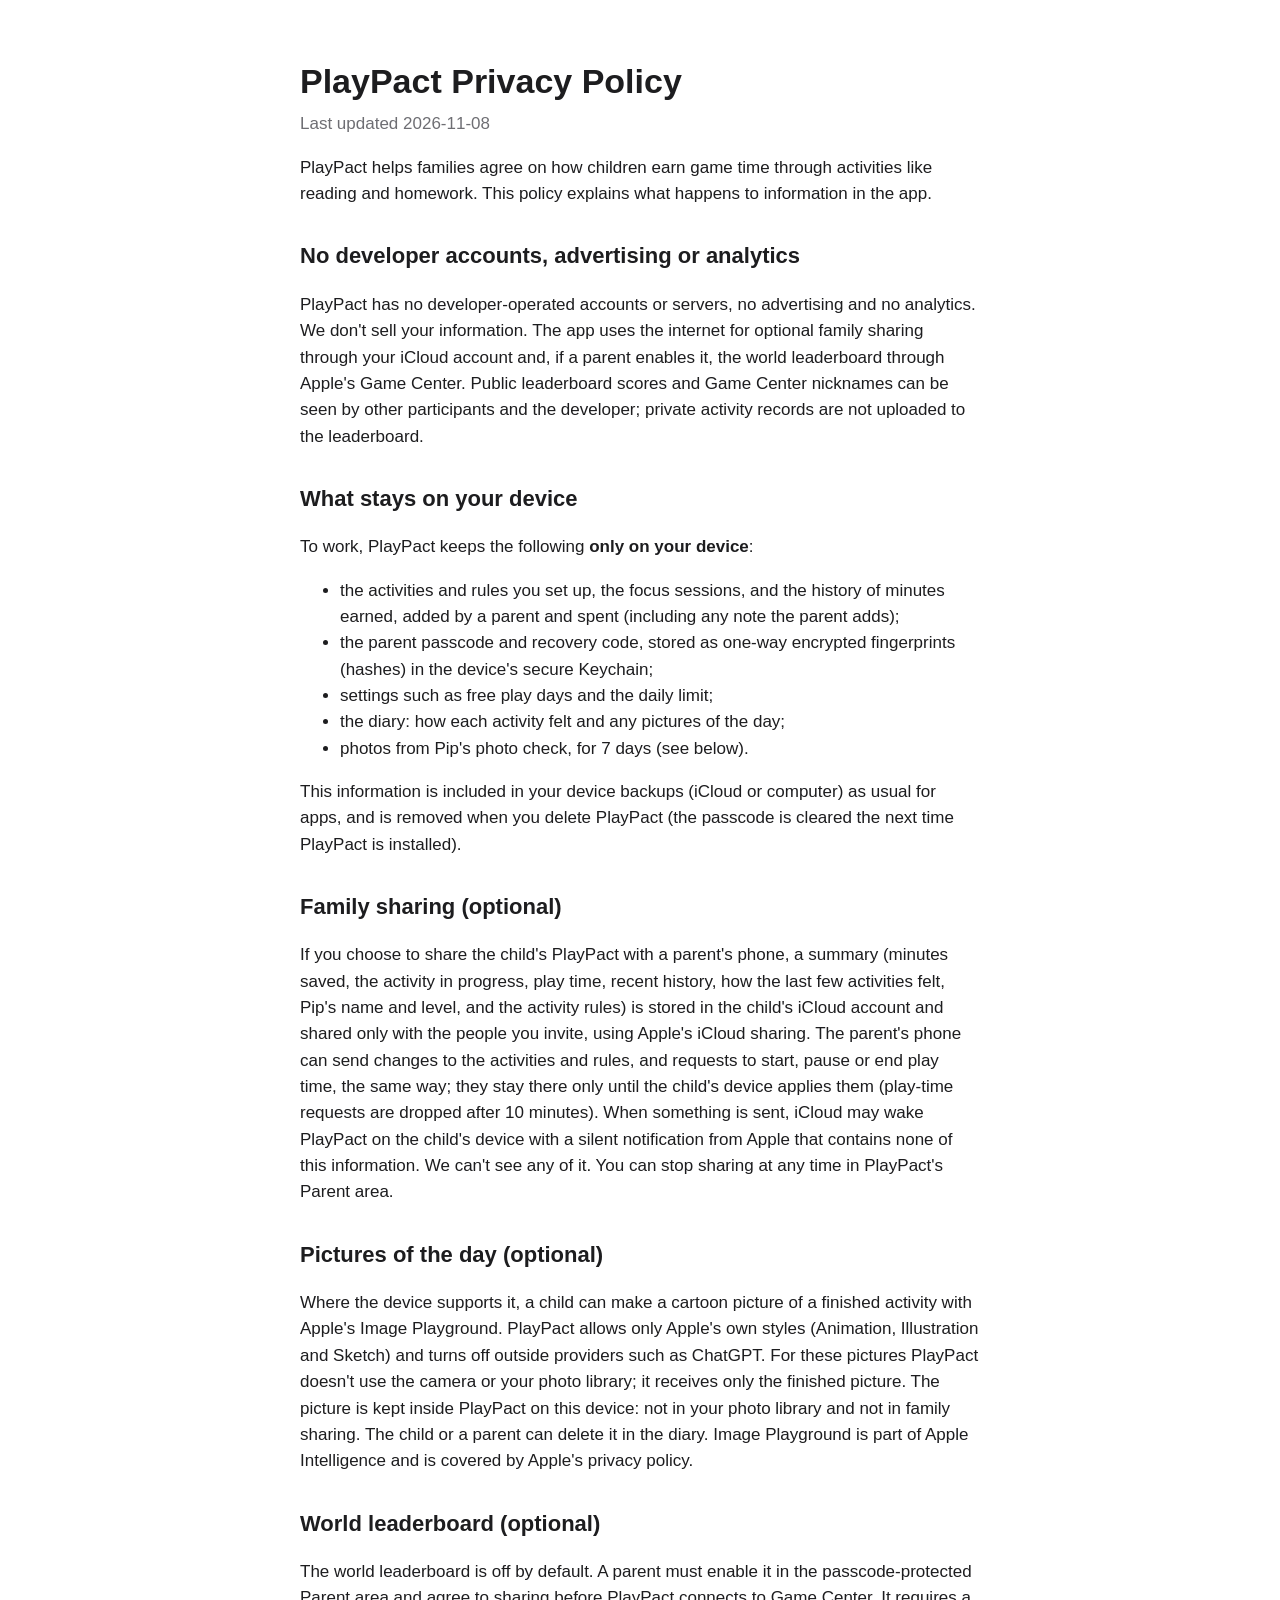
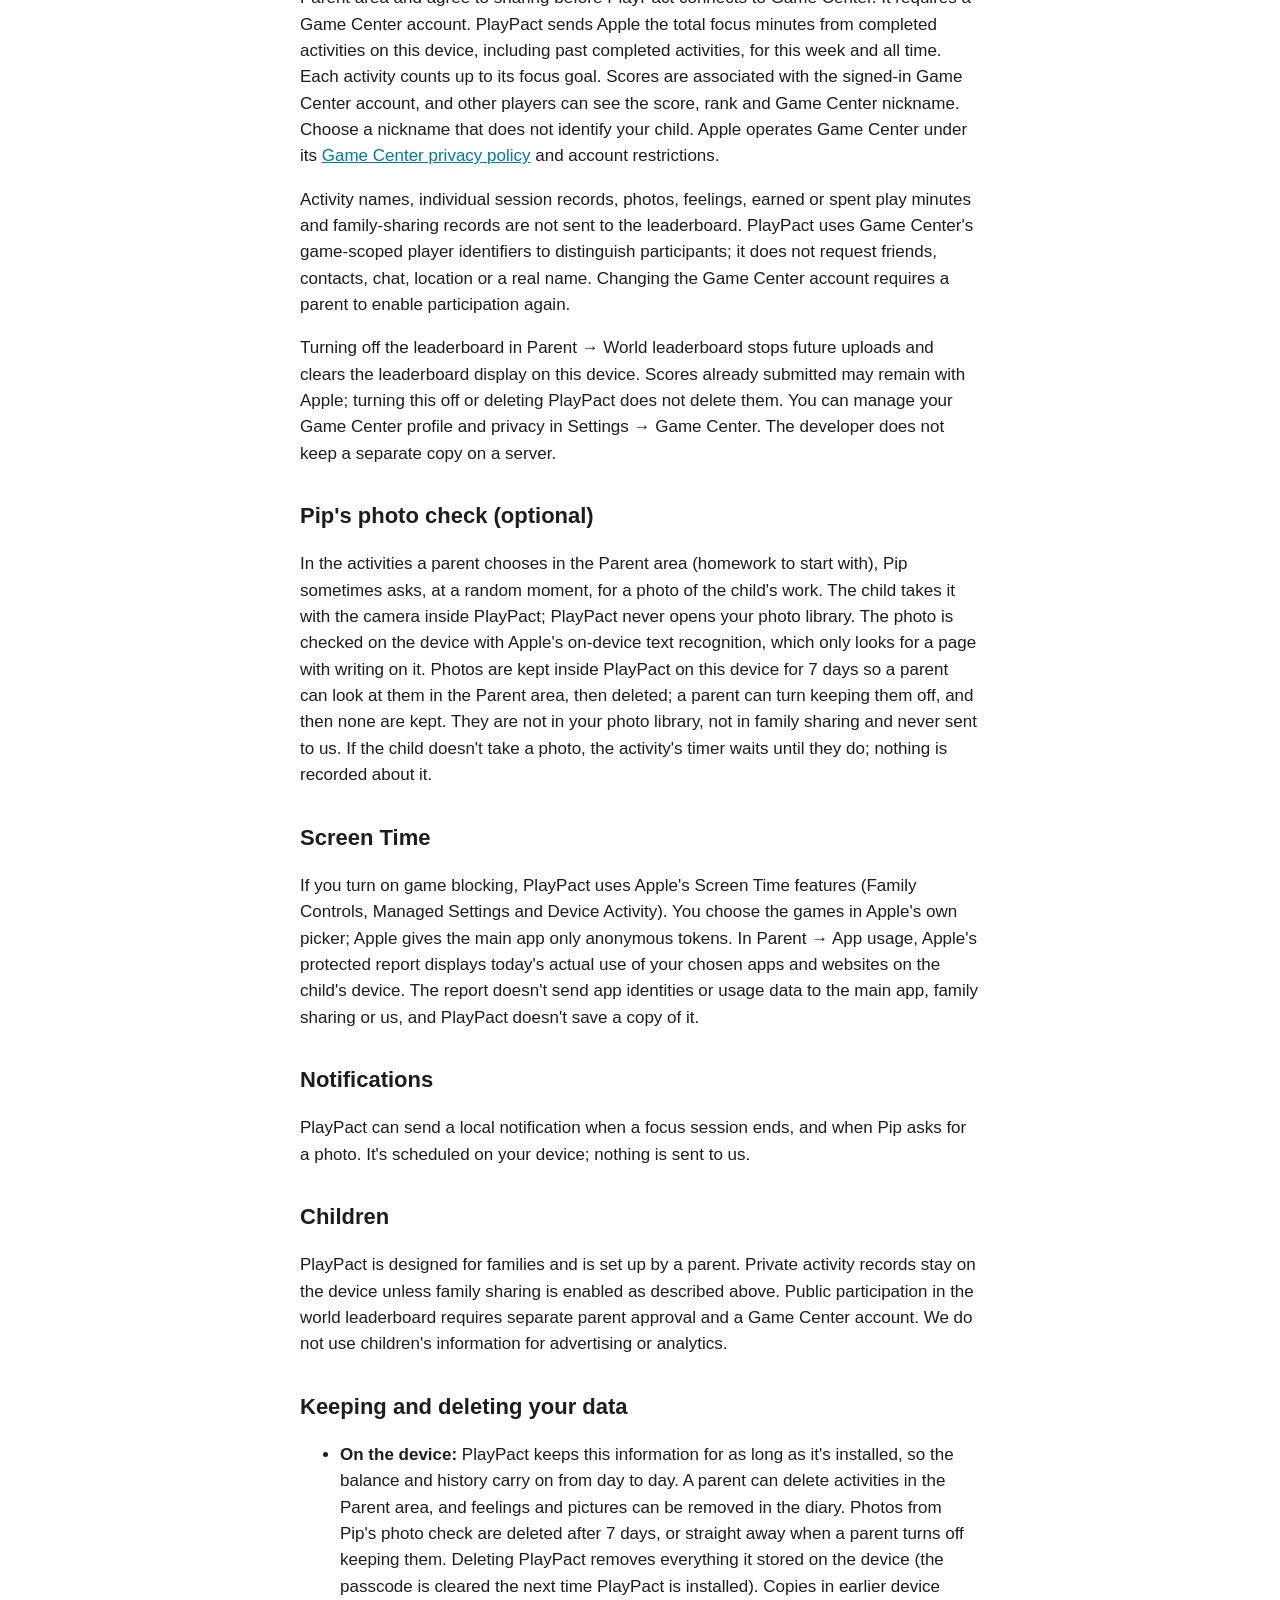
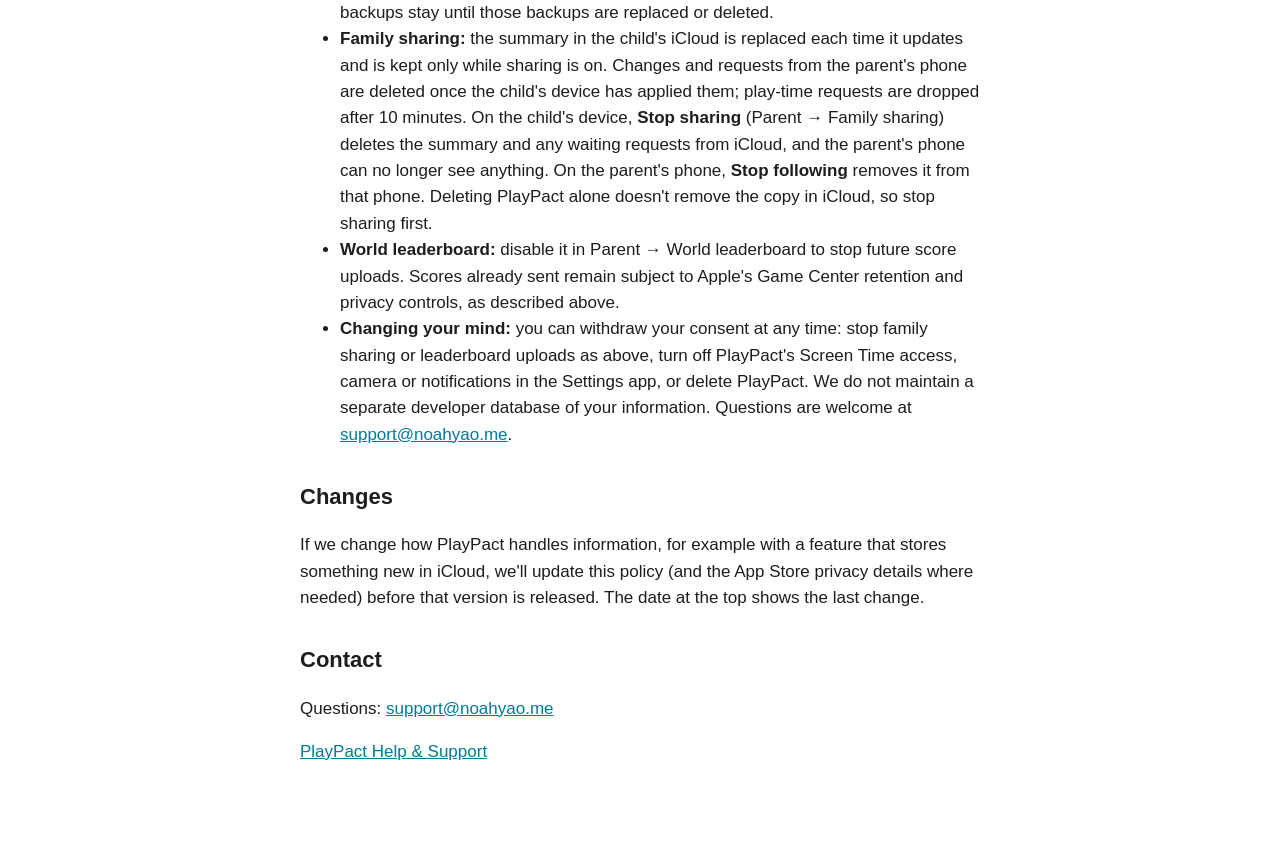
==== commit a6df7359: "HI-74: explain optional Game Center focus rankings Co-authored-by: multica-agent <github@multica.ai>" ====
--- a/privacy.html
+++ b/privacy.html
@@ -2,10 +2,11 @@
 <html lang="en"><head><meta charset="utf-8"><meta name="viewport" content="width=device-width, initial-scale=1">
 <title>PlayPact – Privacy Policy</title><link rel="stylesheet" href="style.css"></head>
 <body>
-<h1>PlayPact Privacy Policy</h1><p class="tagline">Last updated 2026-11-07</p>
+<h1>PlayPact Privacy Policy</h1>
+<p class="tagline">Last updated 2026-11-08</p>
 <p>PlayPact helps families agree on how children earn game time through activities like reading and homework. This policy explains what happens to information in the app.</p>
-<h2>We don&#x27;t collect your data</h2>
-<p>PlayPact has no accounts, no servers, no advertising and no analytics. We don&#x27;t collect, store, sell or share any personal information. The app only uses the internet if you turn on family sharing, and then only through your own iCloud account.</p>
+<h2>No developer accounts, advertising or analytics</h2>
+<p>PlayPact has no developer-operated accounts or servers, no advertising and no analytics. We don&#x27;t sell your information. The app uses the internet for optional family sharing through your iCloud account and, if a parent enables it, the world leaderboard through Apple&#x27;s Game Center. Public leaderboard scores and Game Center nicknames can be seen by other participants and the developer; private activity records are not uploaded to the leaderboard.</p>
 <h2>What stays on your device</h2>
 <p>To work, PlayPact keeps the following <b>only on your device</b>:</p>
 <ul><li>the activities and rules you set up, the focus sessions, and the history of minutes earned, added by a parent and spent (including any note the parent adds);</li><li>the parent passcode and recovery code, stored as one-way encrypted fingerprints (hashes) in the device&#x27;s secure Keychain;</li><li>settings such as free play days and the daily limit;</li><li>the diary: how each activity felt and any pictures of the day;</li><li>photos from Pip&#x27;s photo check, for 7 days (see below).</li></ul>
@@ -14,6 +15,10 @@
 <p>If you choose to share the child&#x27;s PlayPact with a parent&#x27;s phone, a summary (minutes saved, the activity in progress, play time, recent history, how the last few activities felt, Pip&#x27;s name and level, and the activity rules) is stored in the child&#x27;s iCloud account and shared only with the people you invite, using Apple&#x27;s iCloud sharing. The parent&#x27;s phone can send changes to the activities and rules, and requests to start, pause or end play time, the same way; they stay there only until the child&#x27;s device applies them (play-time requests are dropped after 10 minutes). When something is sent, iCloud may wake PlayPact on the child&#x27;s device with a silent notification from Apple that contains none of this information. We can&#x27;t see any of it. You can stop sharing at any time in PlayPact&#x27;s Parent area.</p>
 <h2>Pictures of the day (optional)</h2>
 <p>Where the device supports it, a child can make a cartoon picture of a finished activity with Apple&#x27;s Image Playground. PlayPact allows only Apple&#x27;s own styles (Animation, Illustration and Sketch) and turns off outside providers such as ChatGPT. For these pictures PlayPact doesn&#x27;t use the camera or your photo library; it receives only the finished picture. The picture is kept inside PlayPact on this device: not in your photo library and not in family sharing. The child or a parent can delete it in the diary. Image Playground is part of Apple Intelligence and is covered by Apple&#x27;s privacy policy.</p>
+<h2>World leaderboard (optional)</h2>
+<p>The world leaderboard is off by default. A parent must enable it in the passcode-protected Parent area and agree to sharing before PlayPact connects to Game Center. It requires a Game Center account. PlayPact sends Apple the total focus minutes from completed activities on this device, including past completed activities, for this week and all time. Each activity counts up to its focus goal. Scores are associated with the signed-in Game Center account, and other players can see the score, rank and Game Center nickname. Choose a nickname that does not identify your child. Apple operates Game Center under its <a href="https://www.apple.com/legal/privacy/data/en/game-center/">Game Center privacy policy</a> and account restrictions.</p>
+<p>Activity names, individual session records, photos, feelings, earned or spent play minutes and family-sharing records are not sent to the leaderboard. PlayPact uses Game Center&#x27;s game-scoped player identifiers to distinguish participants; it does not request friends, contacts, chat, location or a real name. Changing the Game Center account requires a parent to enable participation again.</p>
+<p>Turning off the leaderboard in Parent → World leaderboard stops future uploads and clears the leaderboard display on this device. Scores already submitted may remain with Apple; turning this off or deleting PlayPact does not delete them. You can manage your Game Center profile and privacy in Settings → Game Center. The developer does not keep a separate copy on a server.</p>
 <h2>Pip&#x27;s photo check (optional)</h2>
 <p>In the activities a parent chooses in the Parent area (homework to start with), Pip sometimes asks, at a random moment, for a photo of the child&#x27;s work. The child takes it with the camera inside PlayPact; PlayPact never opens your photo library. The photo is checked on the device with Apple&#x27;s on-device text recognition, which only looks for a page with writing on it. Photos are kept inside PlayPact on this device for 7 days so a parent can look at them in the Parent area, then deleted; a parent can turn keeping them off, and then none are kept. They are not in your photo library, not in family sharing and never sent to us. If the child doesn&#x27;t take a photo, the activity&#x27;s timer waits until they do; nothing is recorded about it.</p>
 <h2>Screen Time</h2>
@@ -21,9 +26,9 @@
 <h2>Notifications</h2>
 <p>PlayPact can send a local notification when a focus session ends, and when Pip asks for a photo. It&#x27;s scheduled on your device; nothing is sent to us.</p>
 <h2>Children</h2>
-<p>PlayPact is designed for families and is set up by a parent. Because we don&#x27;t collect any information, we don&#x27;t collect information from children.</p>
+<p>PlayPact is designed for families and is set up by a parent. Private activity records stay on the device unless family sharing is enabled as described above. Public participation in the world leaderboard requires separate parent approval and a Game Center account. We do not use children&#x27;s information for advertising or analytics.</p>
 <h2>Keeping and deleting your data</h2>
-<ul><li><b>On the device:</b> PlayPact keeps this information for as long as it&#x27;s installed, so the balance and history carry on from day to day. A parent can delete activities in the Parent area, and feelings and pictures can be removed in the diary. Photos from Pip&#x27;s photo check are deleted after 7 days, or straight away when a parent turns off keeping them. Deleting PlayPact removes everything it stored on the device (the passcode is cleared the next time PlayPact is installed). Copies in earlier device backups stay until those backups are replaced or deleted.</li><li><b>Family sharing:</b> the summary in the child&#x27;s iCloud is replaced each time it updates and is kept only while sharing is on. Changes and requests from the parent&#x27;s phone are deleted once the child&#x27;s device has applied them; play-time requests are dropped after 10 minutes. On the child&#x27;s device, <b>Stop sharing</b> (Parent → Family sharing) deletes the summary and any waiting requests from iCloud, and the parent&#x27;s phone can no longer see anything. On the parent&#x27;s phone, <b>Stop following</b> removes it from that phone. Deleting PlayPact alone doesn&#x27;t remove the copy in iCloud, so stop sharing first.</li><li><b>Changing your mind:</b> you can withdraw your consent at any time: stop family sharing as above, turn off PlayPact&#x27;s Screen Time access, camera or notifications in the Settings app, or delete PlayPact. We don&#x27;t keep any of your information, so there&#x27;s nothing for us to delete or send you. Questions are welcome at <a href="mailto:support@noahyao.me">support@noahyao.me</a>.</li></ul>
+<ul><li><b>On the device:</b> PlayPact keeps this information for as long as it&#x27;s installed, so the balance and history carry on from day to day. A parent can delete activities in the Parent area, and feelings and pictures can be removed in the diary. Photos from Pip&#x27;s photo check are deleted after 7 days, or straight away when a parent turns off keeping them. Deleting PlayPact removes everything it stored on the device (the passcode is cleared the next time PlayPact is installed). Copies in earlier device backups stay until those backups are replaced or deleted.</li><li><b>Family sharing:</b> the summary in the child&#x27;s iCloud is replaced each time it updates and is kept only while sharing is on. Changes and requests from the parent&#x27;s phone are deleted once the child&#x27;s device has applied them; play-time requests are dropped after 10 minutes. On the child&#x27;s device, <b>Stop sharing</b> (Parent → Family sharing) deletes the summary and any waiting requests from iCloud, and the parent&#x27;s phone can no longer see anything. On the parent&#x27;s phone, <b>Stop following</b> removes it from that phone. Deleting PlayPact alone doesn&#x27;t remove the copy in iCloud, so stop sharing first.</li><li><b>World leaderboard:</b> disable it in Parent → World leaderboard to stop future score uploads. Scores already sent remain subject to Apple&#x27;s Game Center retention and privacy controls, as described above.</li><li><b>Changing your mind:</b> you can withdraw your consent at any time: stop family sharing or leaderboard uploads as above, turn off PlayPact&#x27;s Screen Time access, camera or notifications in the Settings app, or delete PlayPact. We do not maintain a separate developer database of your information. Questions are welcome at <a href="mailto:support@noahyao.me">support@noahyao.me</a>.</li></ul>
 <h2>Changes</h2>
 <p>If we change how PlayPact handles information, for example with a feature that stores something new in iCloud, we&#x27;ll update this policy (and the App Store privacy details where needed) before that version is released. The date at the top shows the last change.</p>
 <h2>Contact</h2>
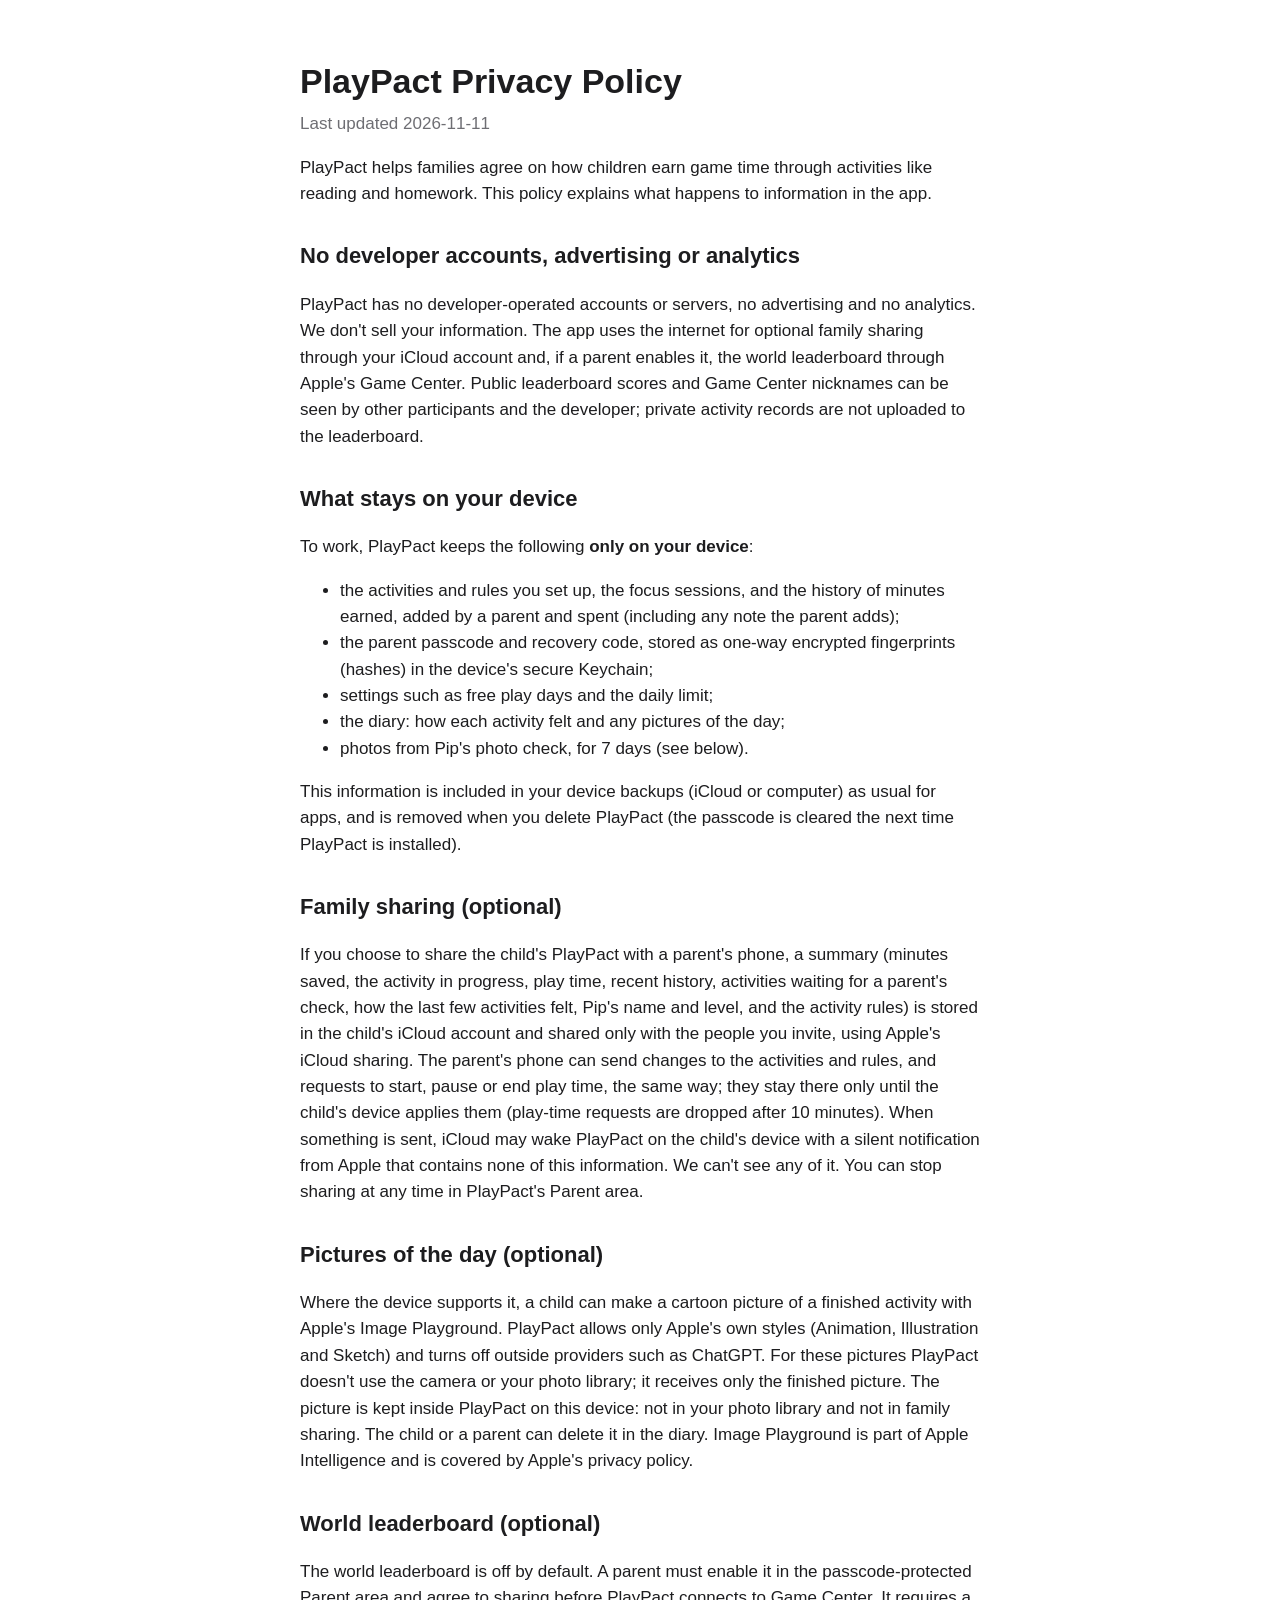
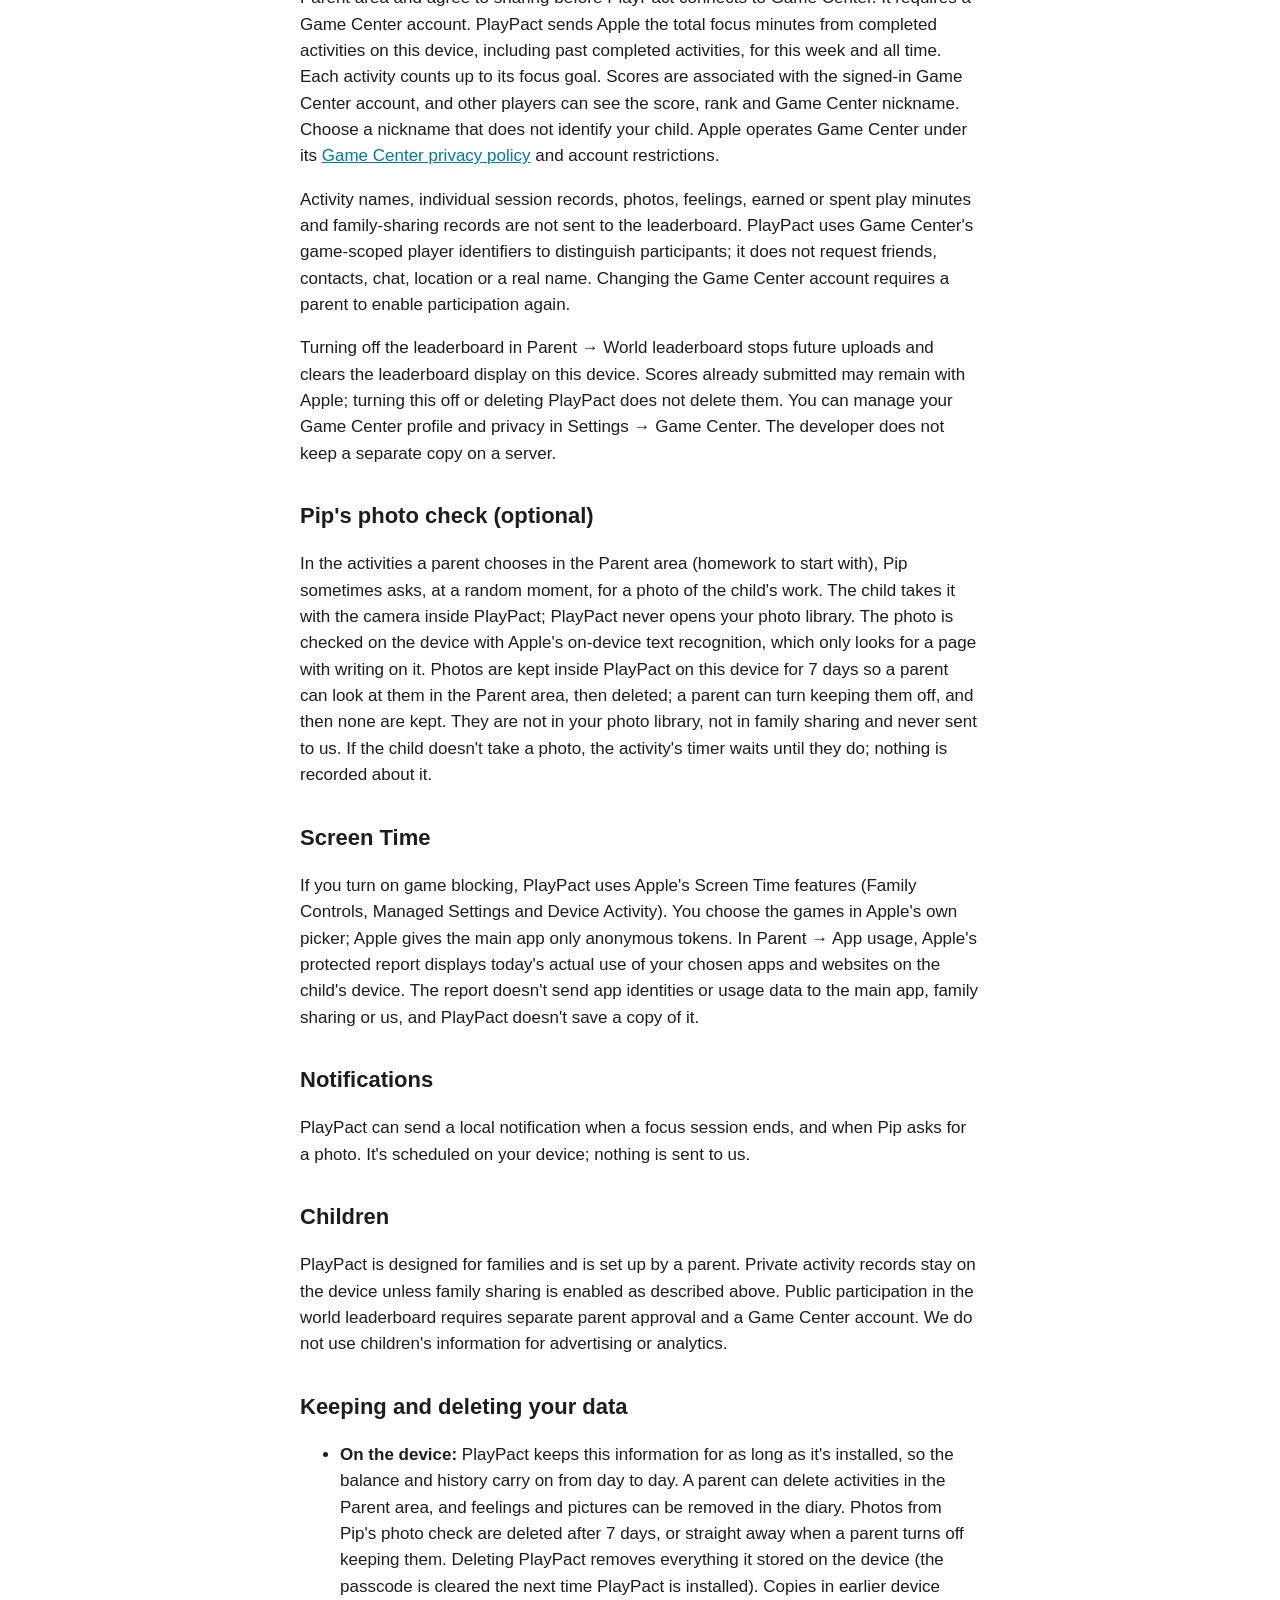
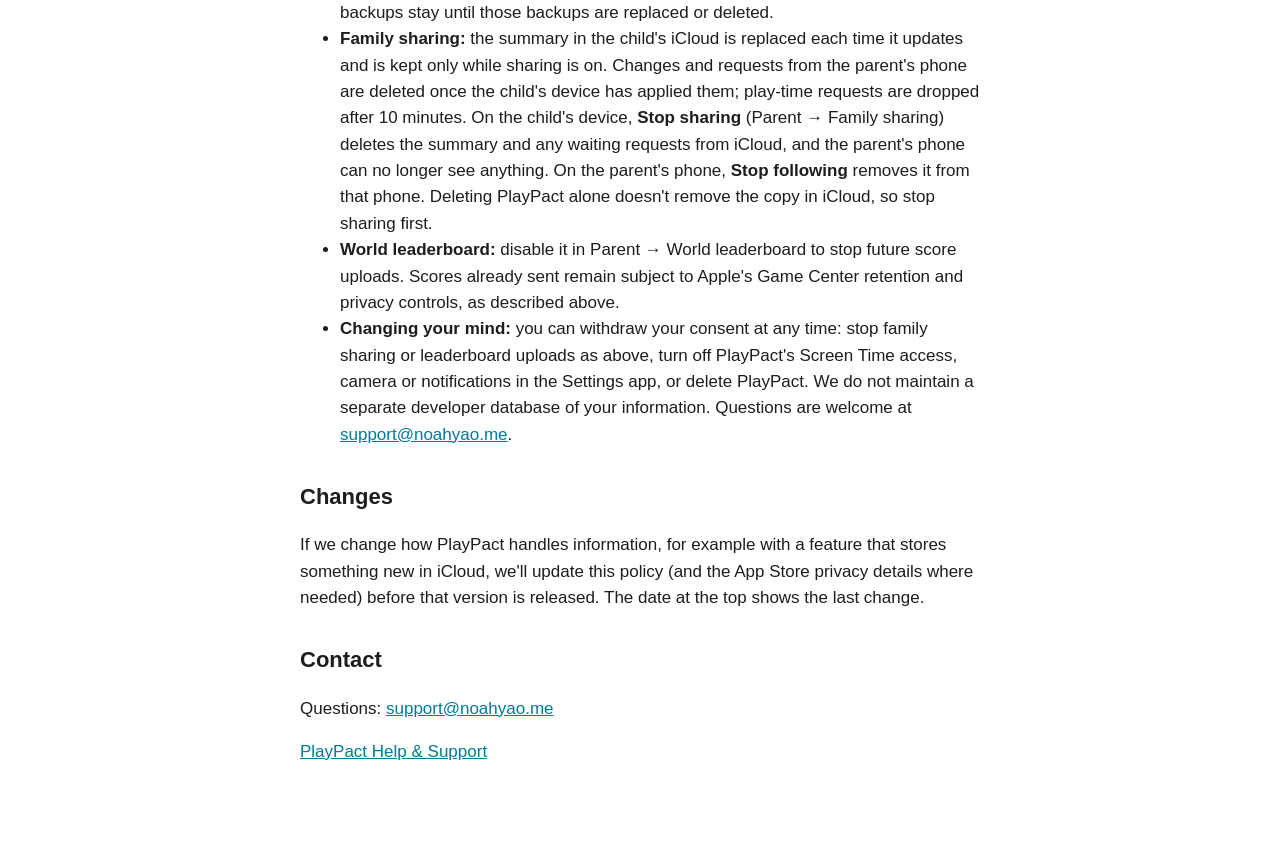
==== commit 77bedd3c: "HI-87: counted activities in the help and privacy pages The family-sharing summary now includes acti" ====
--- a/privacy.html
+++ b/privacy.html
@@ -3,7 +3,7 @@
 <title>PlayPact – Privacy Policy</title><link rel="stylesheet" href="style.css"></head>
 <body>
 <h1>PlayPact Privacy Policy</h1>
-<p class="tagline">Last updated 2026-11-08</p>
+<p class="tagline">Last updated 2026-11-11</p>
 <p>PlayPact helps families agree on how children earn game time through activities like reading and homework. This policy explains what happens to information in the app.</p>
 <h2>No developer accounts, advertising or analytics</h2>
 <p>PlayPact has no developer-operated accounts or servers, no advertising and no analytics. We don&#x27;t sell your information. The app uses the internet for optional family sharing through your iCloud account and, if a parent enables it, the world leaderboard through Apple&#x27;s Game Center. Public leaderboard scores and Game Center nicknames can be seen by other participants and the developer; private activity records are not uploaded to the leaderboard.</p>
@@ -12,7 +12,7 @@
 <ul><li>the activities and rules you set up, the focus sessions, and the history of minutes earned, added by a parent and spent (including any note the parent adds);</li><li>the parent passcode and recovery code, stored as one-way encrypted fingerprints (hashes) in the device&#x27;s secure Keychain;</li><li>settings such as free play days and the daily limit;</li><li>the diary: how each activity felt and any pictures of the day;</li><li>photos from Pip&#x27;s photo check, for 7 days (see below).</li></ul>
 <p>This information is included in your device backups (iCloud or computer) as usual for apps, and is removed when you delete PlayPact (the passcode is cleared the next time PlayPact is installed).</p>
 <h2>Family sharing (optional)</h2>
-<p>If you choose to share the child&#x27;s PlayPact with a parent&#x27;s phone, a summary (minutes saved, the activity in progress, play time, recent history, how the last few activities felt, Pip&#x27;s name and level, and the activity rules) is stored in the child&#x27;s iCloud account and shared only with the people you invite, using Apple&#x27;s iCloud sharing. The parent&#x27;s phone can send changes to the activities and rules, and requests to start, pause or end play time, the same way; they stay there only until the child&#x27;s device applies them (play-time requests are dropped after 10 minutes). When something is sent, iCloud may wake PlayPact on the child&#x27;s device with a silent notification from Apple that contains none of this information. We can&#x27;t see any of it. You can stop sharing at any time in PlayPact&#x27;s Parent area.</p>
+<p>If you choose to share the child&#x27;s PlayPact with a parent&#x27;s phone, a summary (minutes saved, the activity in progress, play time, recent history, activities waiting for a parent&#x27;s check, how the last few activities felt, Pip&#x27;s name and level, and the activity rules) is stored in the child&#x27;s iCloud account and shared only with the people you invite, using Apple&#x27;s iCloud sharing. The parent&#x27;s phone can send changes to the activities and rules, and requests to start, pause or end play time, the same way; they stay there only until the child&#x27;s device applies them (play-time requests are dropped after 10 minutes). When something is sent, iCloud may wake PlayPact on the child&#x27;s device with a silent notification from Apple that contains none of this information. We can&#x27;t see any of it. You can stop sharing at any time in PlayPact&#x27;s Parent area.</p>
 <h2>Pictures of the day (optional)</h2>
 <p>Where the device supports it, a child can make a cartoon picture of a finished activity with Apple&#x27;s Image Playground. PlayPact allows only Apple&#x27;s own styles (Animation, Illustration and Sketch) and turns off outside providers such as ChatGPT. For these pictures PlayPact doesn&#x27;t use the camera or your photo library; it receives only the finished picture. The picture is kept inside PlayPact on this device: not in your photo library and not in family sharing. The child or a parent can delete it in the diary. Image Playground is part of Apple Intelligence and is covered by Apple&#x27;s privacy policy.</p>
 <h2>World leaderboard (optional)</h2>
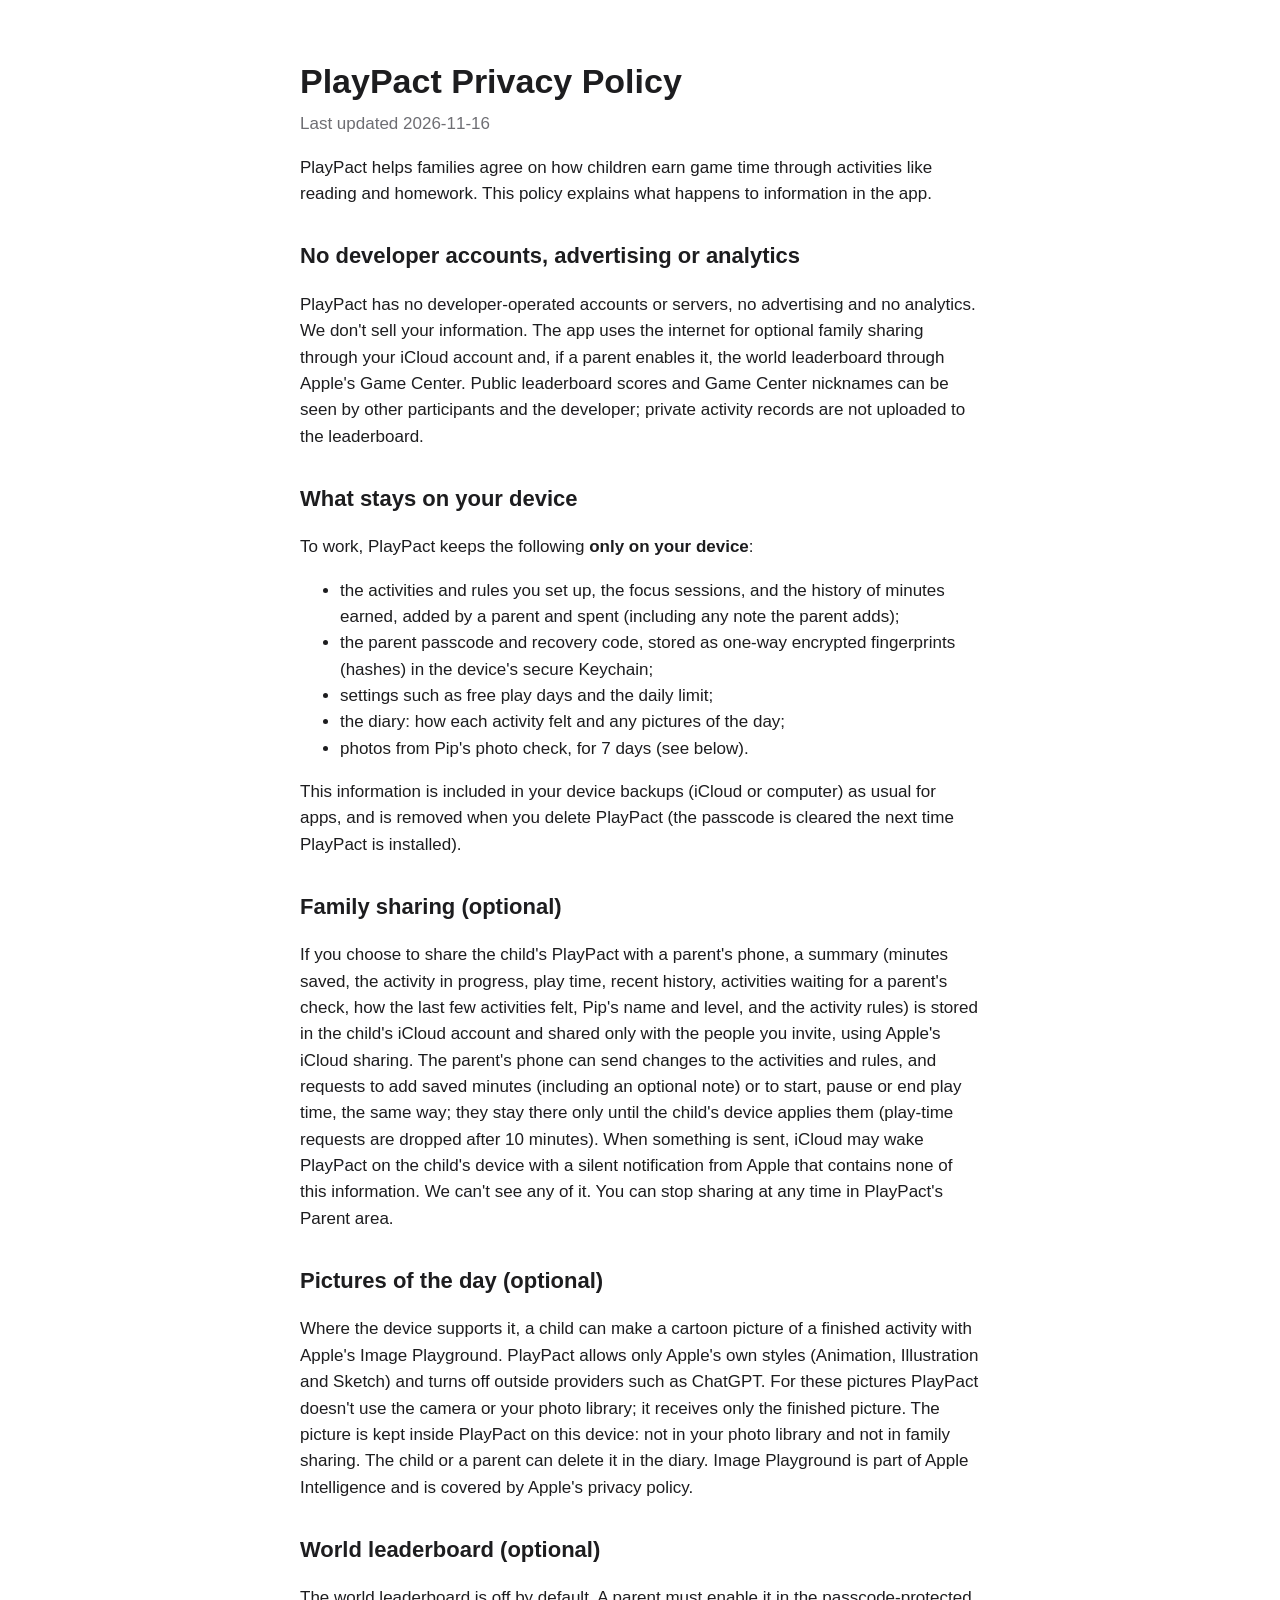
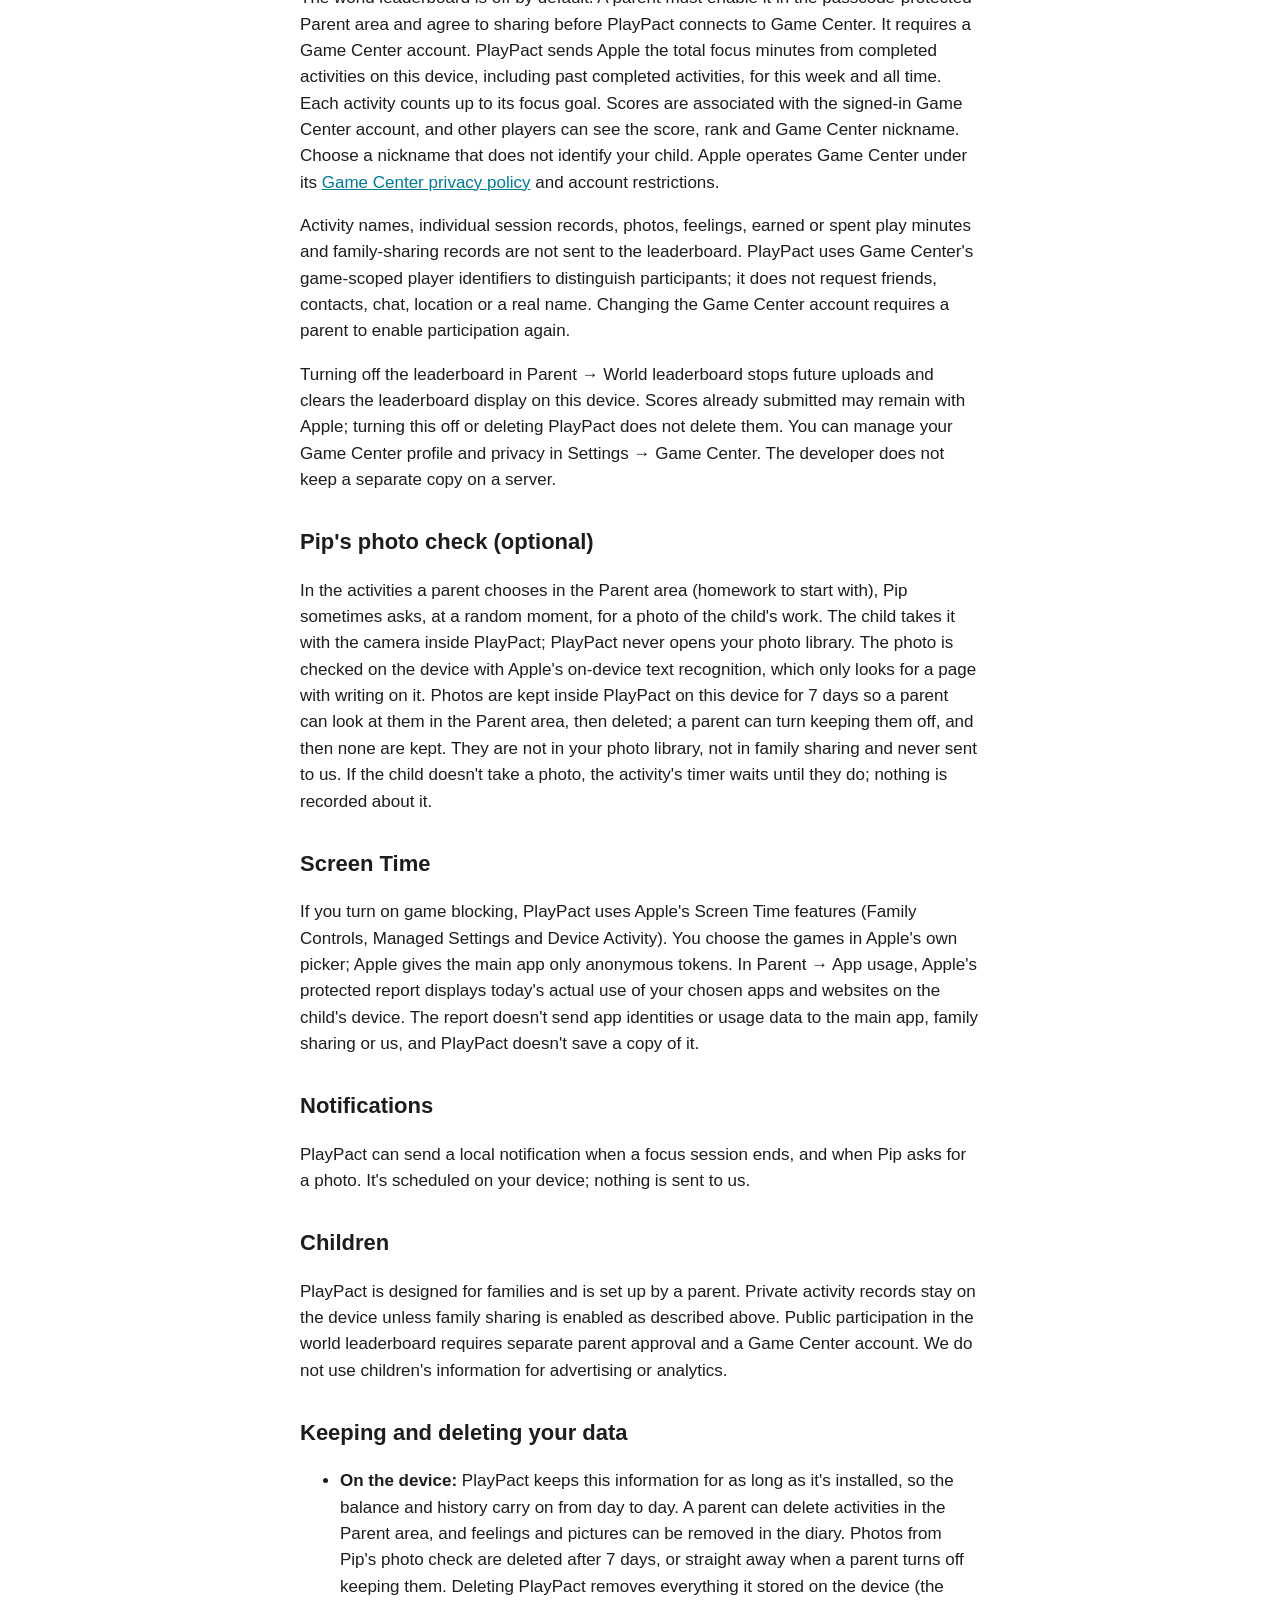
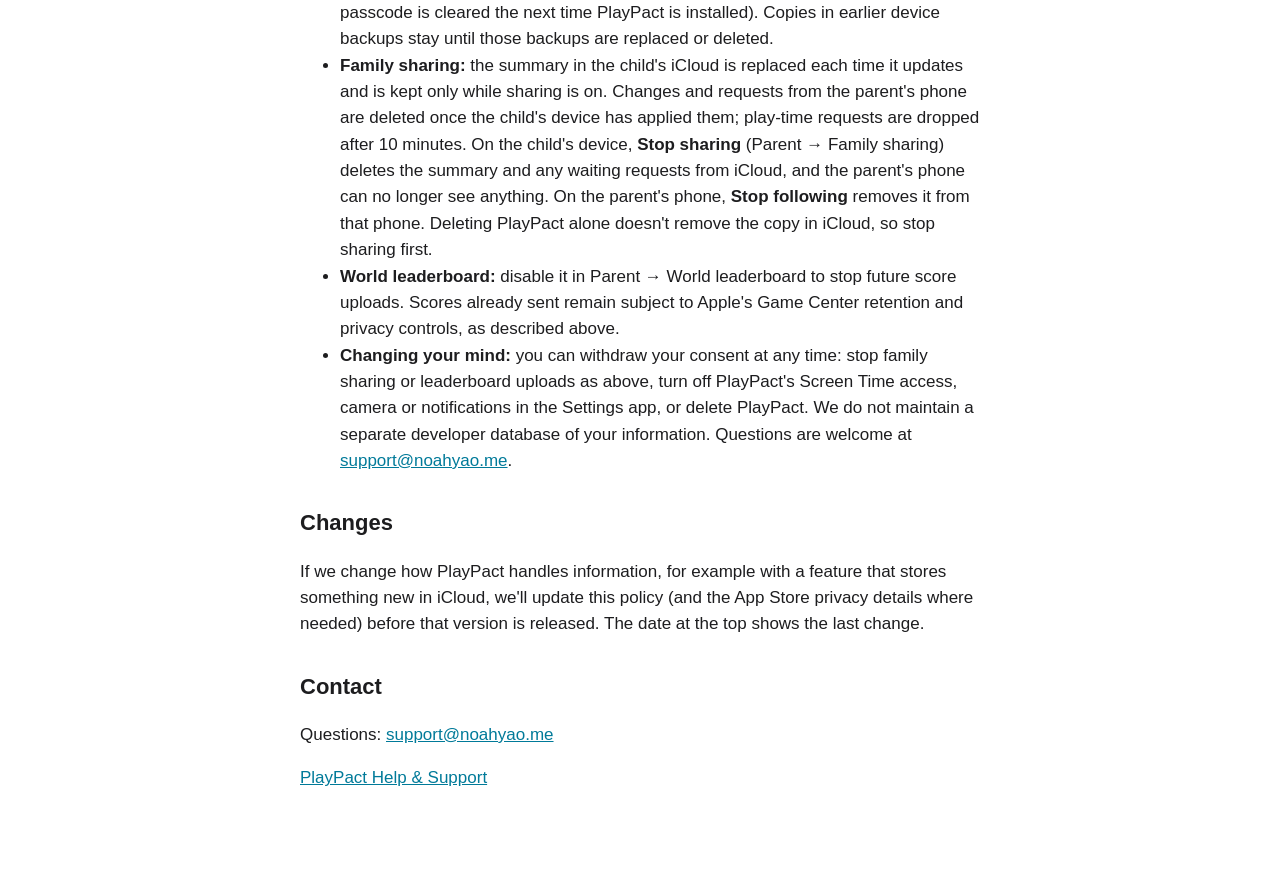
==== commit 8a89f4db: "HI-93: document remote additions for version 1.5 Co-authored-by: multica-agent <github@multica.ai>" ====
--- a/privacy.html
+++ b/privacy.html
@@ -3,7 +3,7 @@
 <title>PlayPact – Privacy Policy</title><link rel="stylesheet" href="style.css"></head>
 <body>
 <h1>PlayPact Privacy Policy</h1>
-<p class="tagline">Last updated 2026-11-11</p>
+<p class="tagline">Last updated 2026-11-16</p>
 <p>PlayPact helps families agree on how children earn game time through activities like reading and homework. This policy explains what happens to information in the app.</p>
 <h2>No developer accounts, advertising or analytics</h2>
 <p>PlayPact has no developer-operated accounts or servers, no advertising and no analytics. We don&#x27;t sell your information. The app uses the internet for optional family sharing through your iCloud account and, if a parent enables it, the world leaderboard through Apple&#x27;s Game Center. Public leaderboard scores and Game Center nicknames can be seen by other participants and the developer; private activity records are not uploaded to the leaderboard.</p>
@@ -12,7 +12,7 @@
 <ul><li>the activities and rules you set up, the focus sessions, and the history of minutes earned, added by a parent and spent (including any note the parent adds);</li><li>the parent passcode and recovery code, stored as one-way encrypted fingerprints (hashes) in the device&#x27;s secure Keychain;</li><li>settings such as free play days and the daily limit;</li><li>the diary: how each activity felt and any pictures of the day;</li><li>photos from Pip&#x27;s photo check, for 7 days (see below).</li></ul>
 <p>This information is included in your device backups (iCloud or computer) as usual for apps, and is removed when you delete PlayPact (the passcode is cleared the next time PlayPact is installed).</p>
 <h2>Family sharing (optional)</h2>
-<p>If you choose to share the child&#x27;s PlayPact with a parent&#x27;s phone, a summary (minutes saved, the activity in progress, play time, recent history, activities waiting for a parent&#x27;s check, how the last few activities felt, Pip&#x27;s name and level, and the activity rules) is stored in the child&#x27;s iCloud account and shared only with the people you invite, using Apple&#x27;s iCloud sharing. The parent&#x27;s phone can send changes to the activities and rules, and requests to start, pause or end play time, the same way; they stay there only until the child&#x27;s device applies them (play-time requests are dropped after 10 minutes). When something is sent, iCloud may wake PlayPact on the child&#x27;s device with a silent notification from Apple that contains none of this information. We can&#x27;t see any of it. You can stop sharing at any time in PlayPact&#x27;s Parent area.</p>
+<p>If you choose to share the child&#x27;s PlayPact with a parent&#x27;s phone, a summary (minutes saved, the activity in progress, play time, recent history, activities waiting for a parent&#x27;s check, how the last few activities felt, Pip&#x27;s name and level, and the activity rules) is stored in the child&#x27;s iCloud account and shared only with the people you invite, using Apple&#x27;s iCloud sharing. The parent&#x27;s phone can send changes to the activities and rules, and requests to add saved minutes (including an optional note) or to start, pause or end play time, the same way; they stay there only until the child&#x27;s device applies them (play-time requests are dropped after 10 minutes). When something is sent, iCloud may wake PlayPact on the child&#x27;s device with a silent notification from Apple that contains none of this information. We can&#x27;t see any of it. You can stop sharing at any time in PlayPact&#x27;s Parent area.</p>
 <h2>Pictures of the day (optional)</h2>
 <p>Where the device supports it, a child can make a cartoon picture of a finished activity with Apple&#x27;s Image Playground. PlayPact allows only Apple&#x27;s own styles (Animation, Illustration and Sketch) and turns off outside providers such as ChatGPT. For these pictures PlayPact doesn&#x27;t use the camera or your photo library; it receives only the finished picture. The picture is kept inside PlayPact on this device: not in your photo library and not in family sharing. The child or a parent can delete it in the diary. Image Playground is part of Apple Intelligence and is covered by Apple&#x27;s privacy policy.</p>
 <h2>World leaderboard (optional)</h2>
